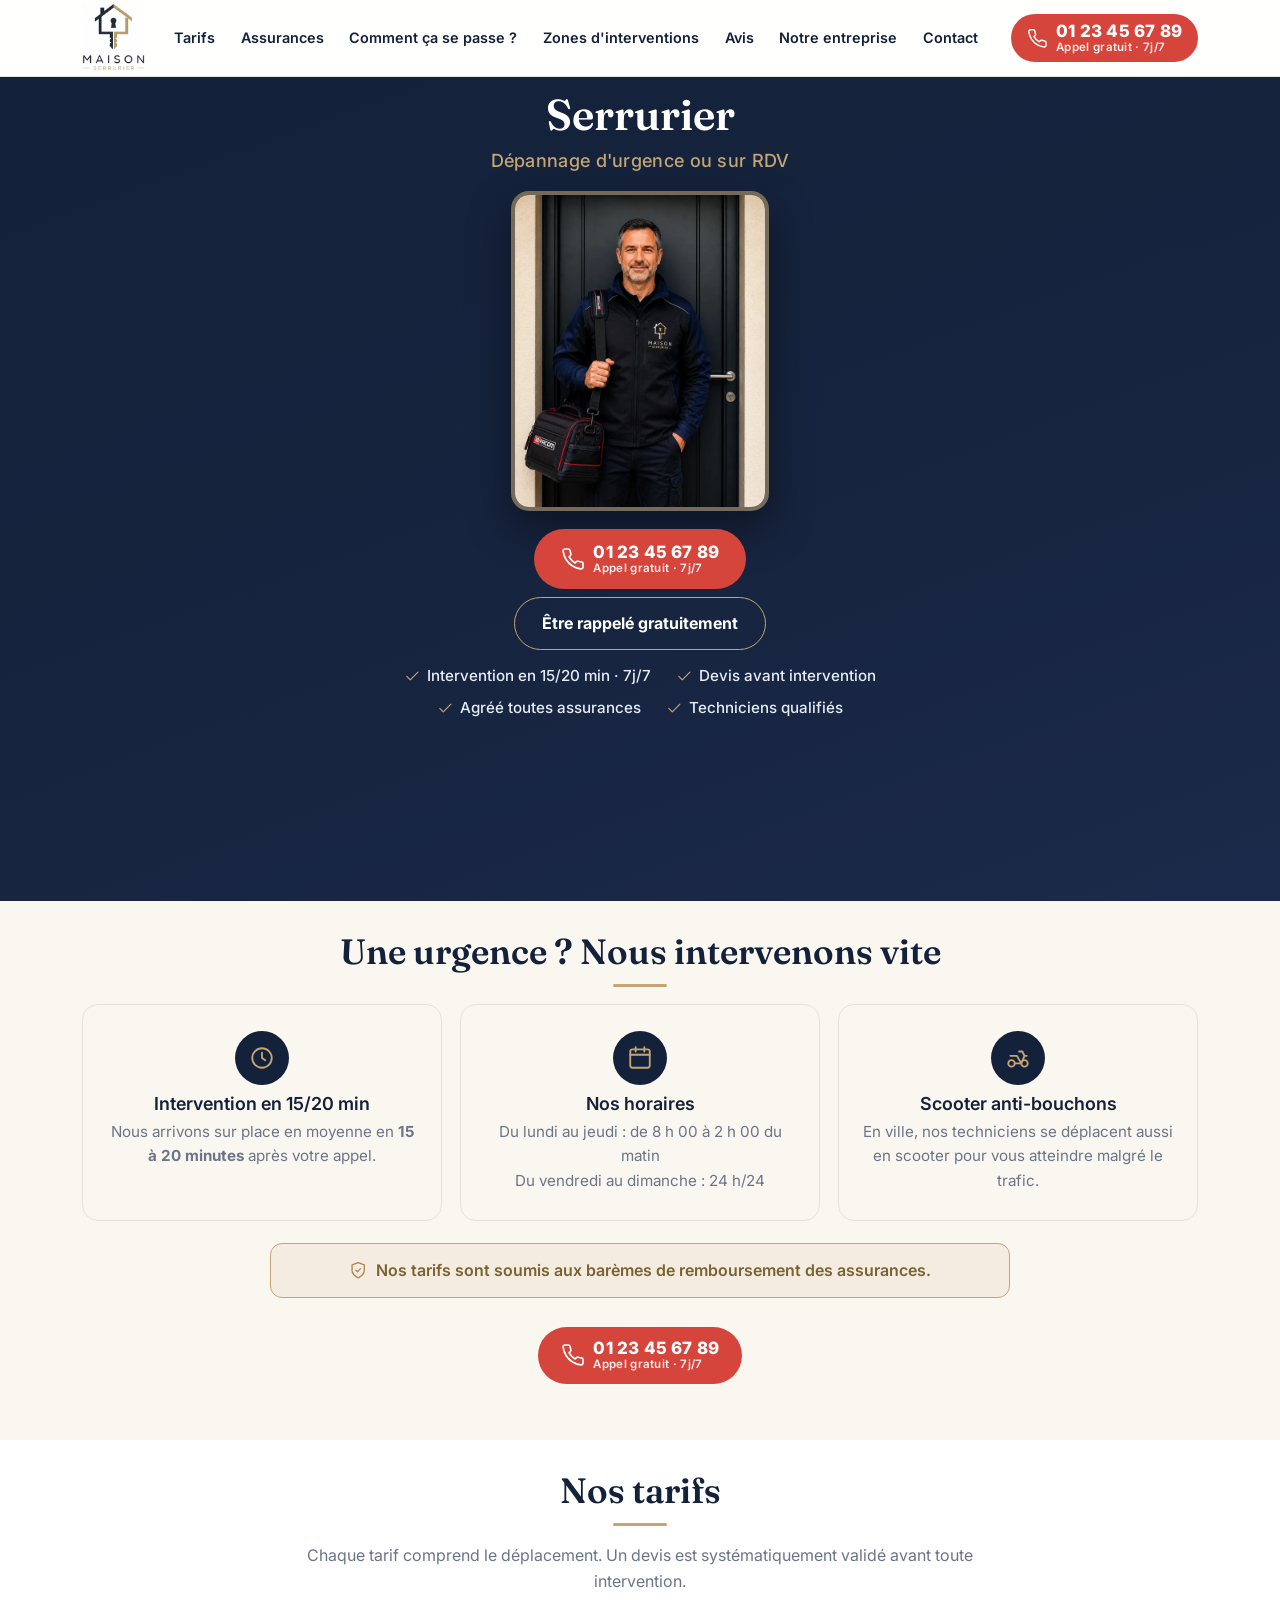
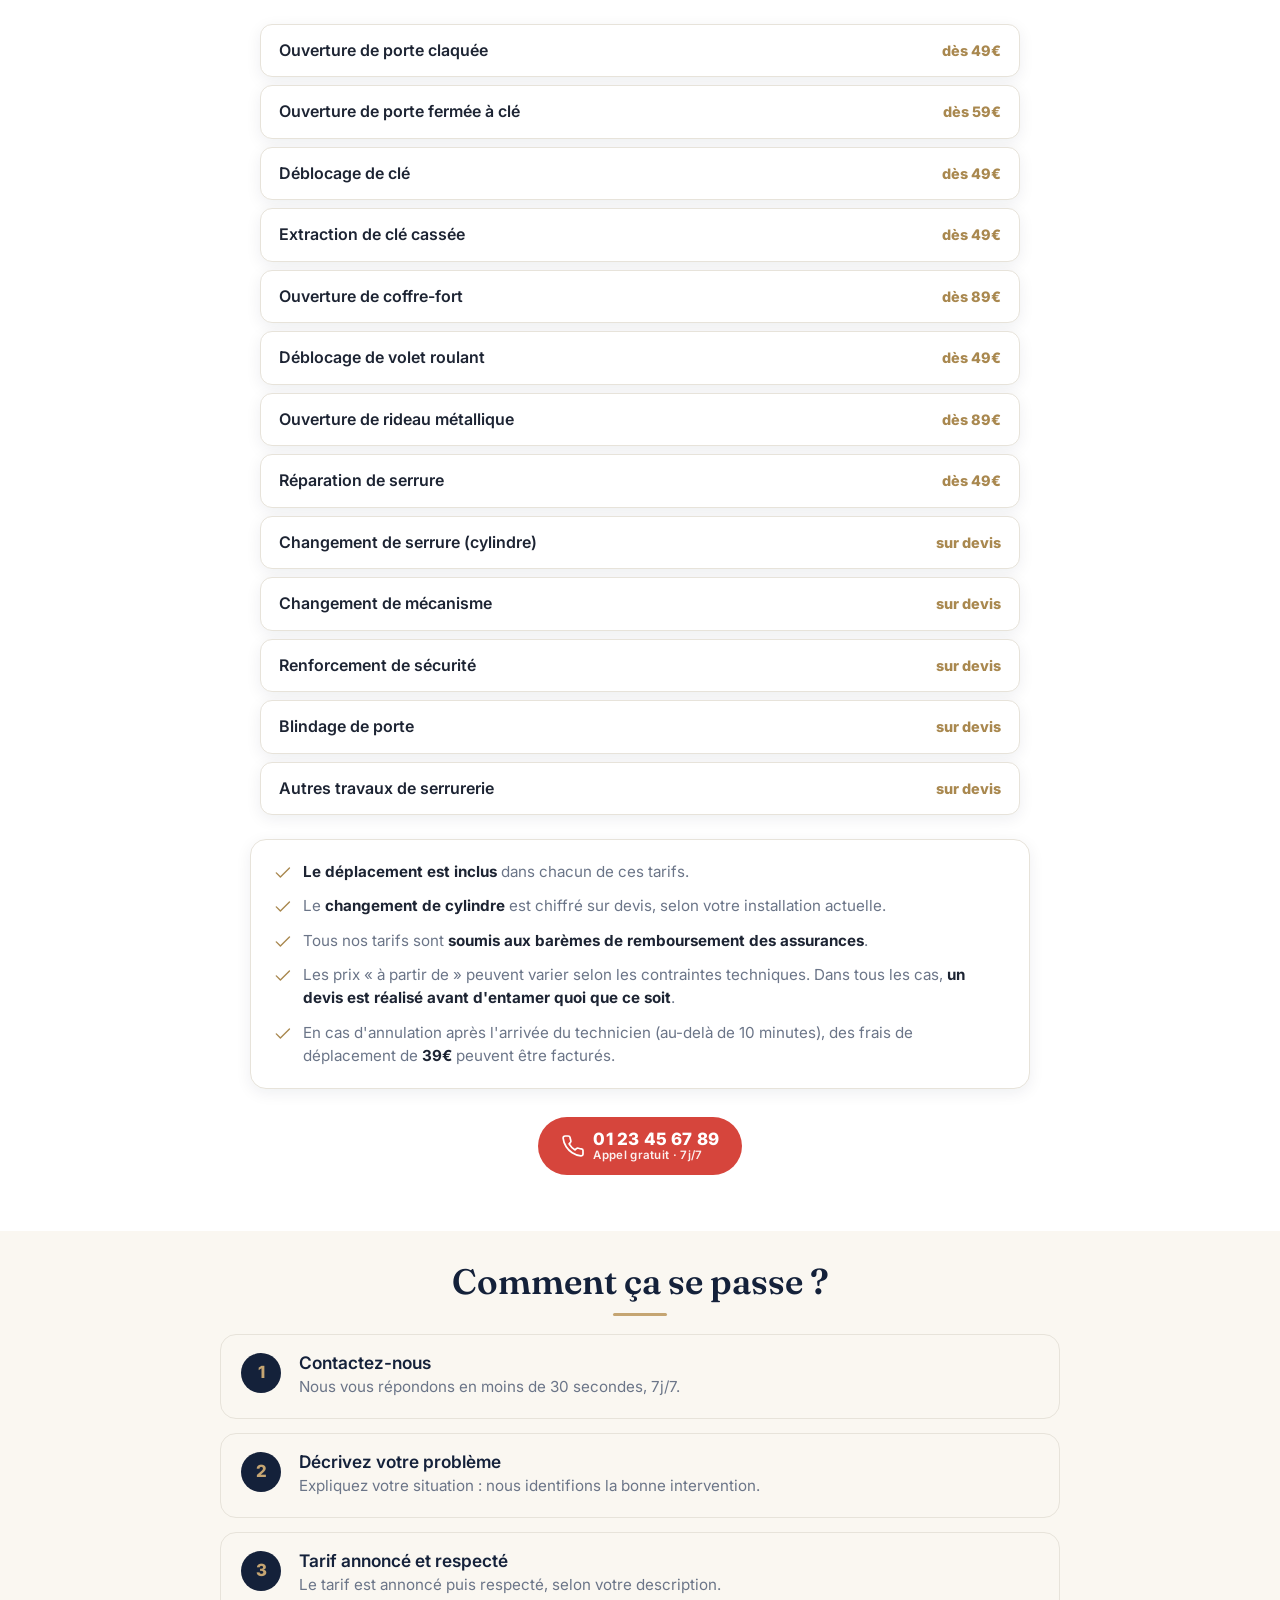
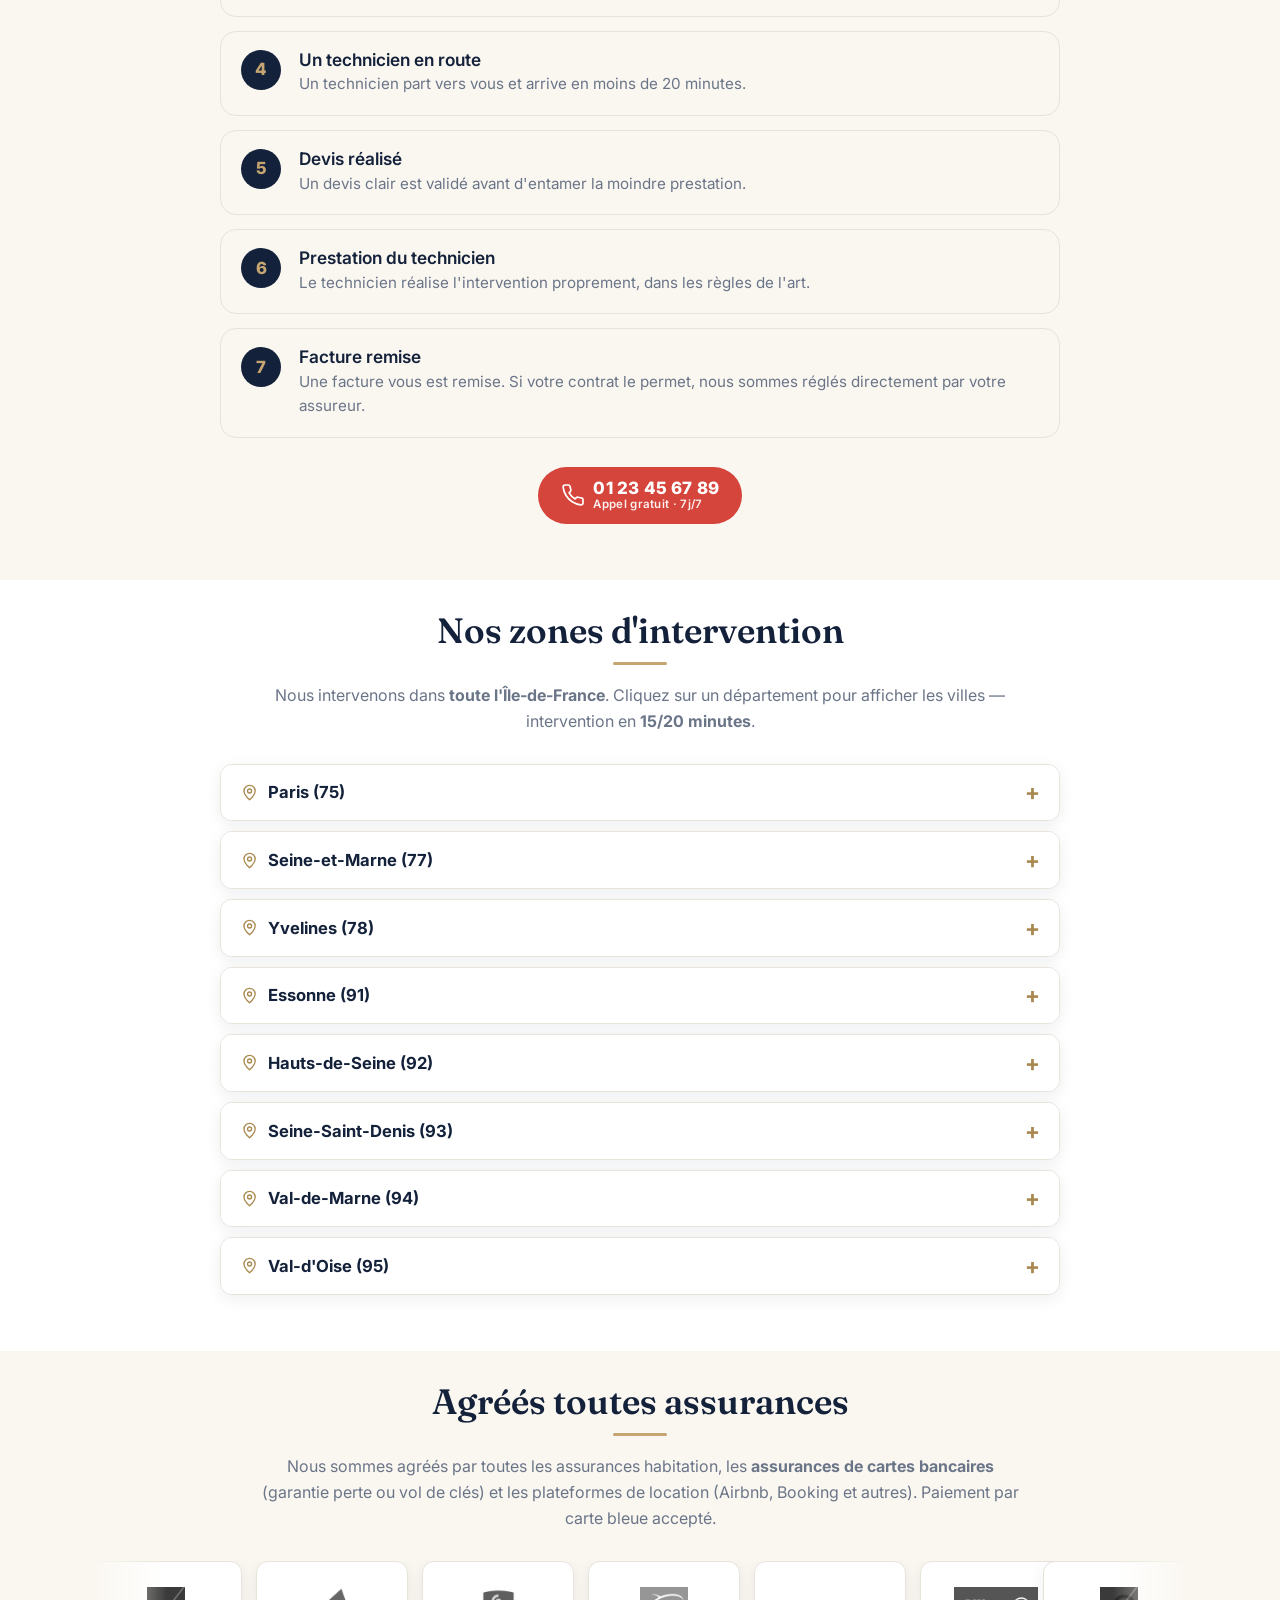
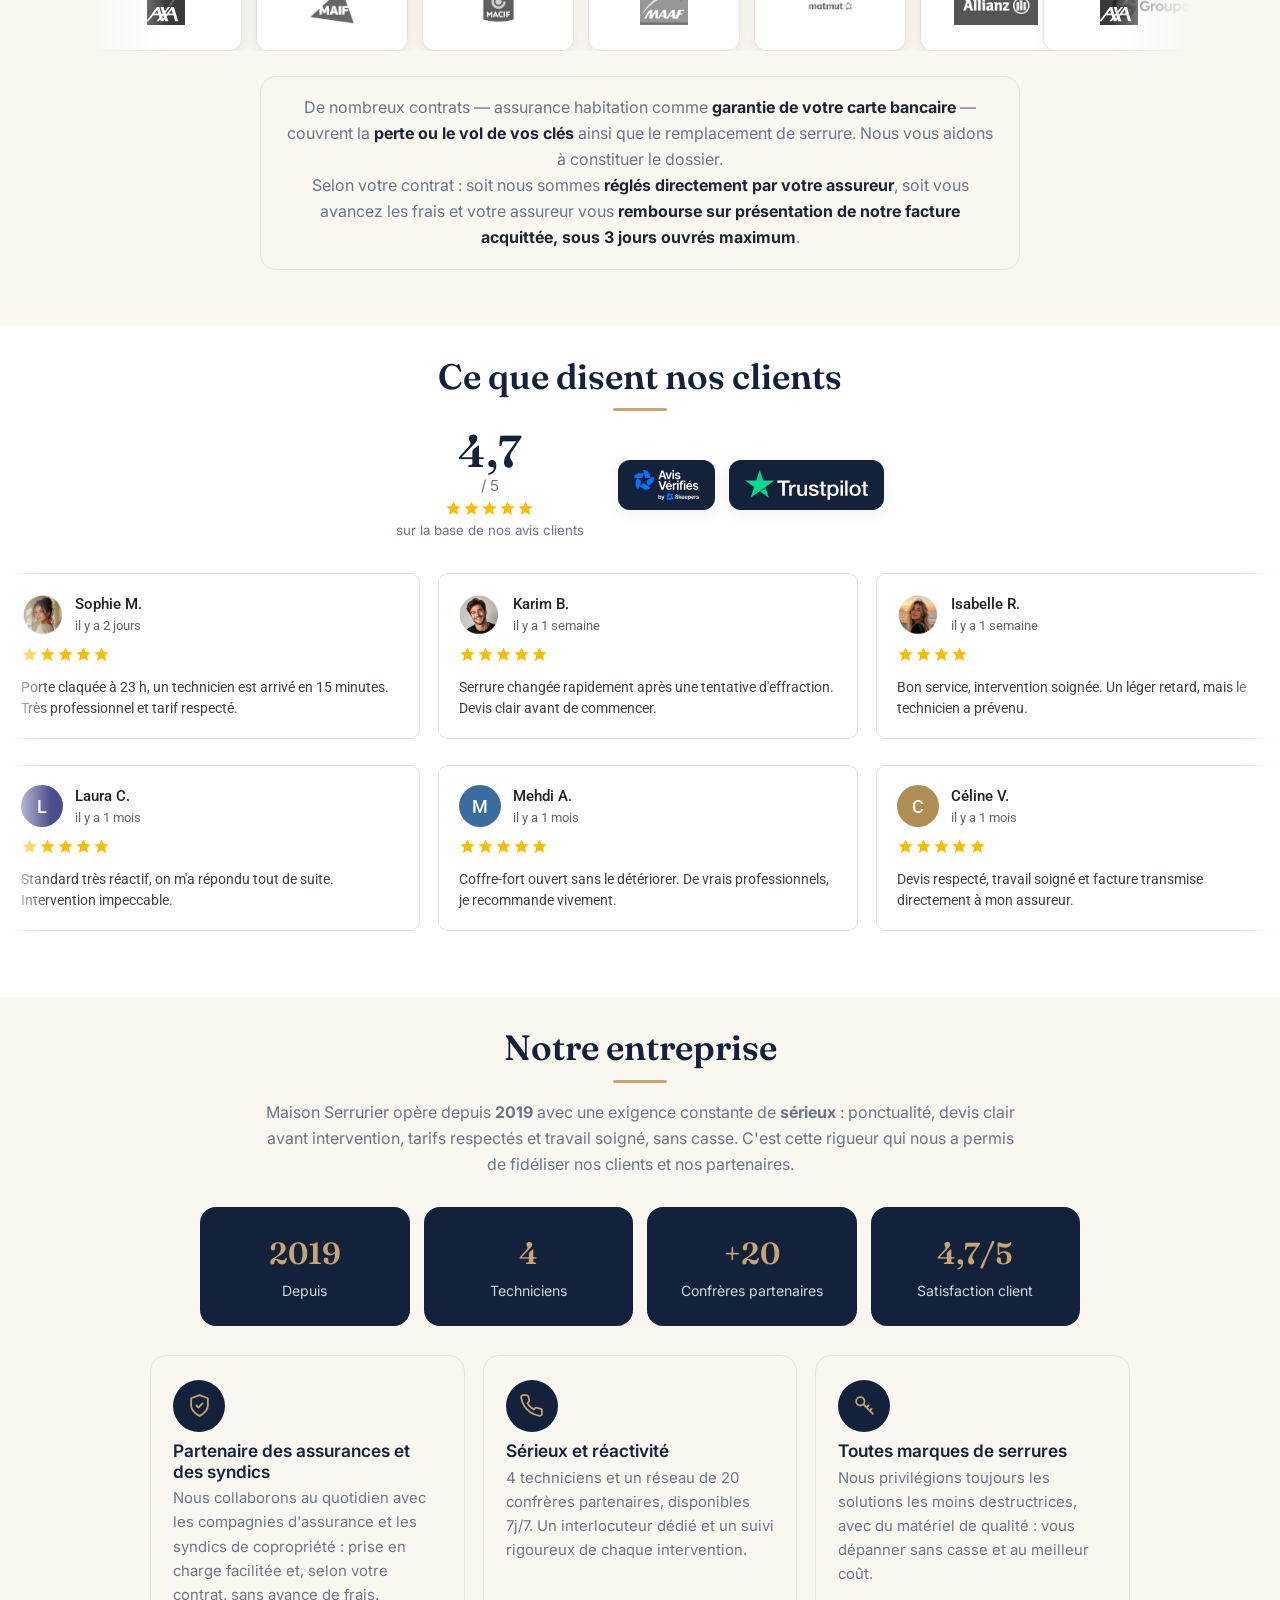
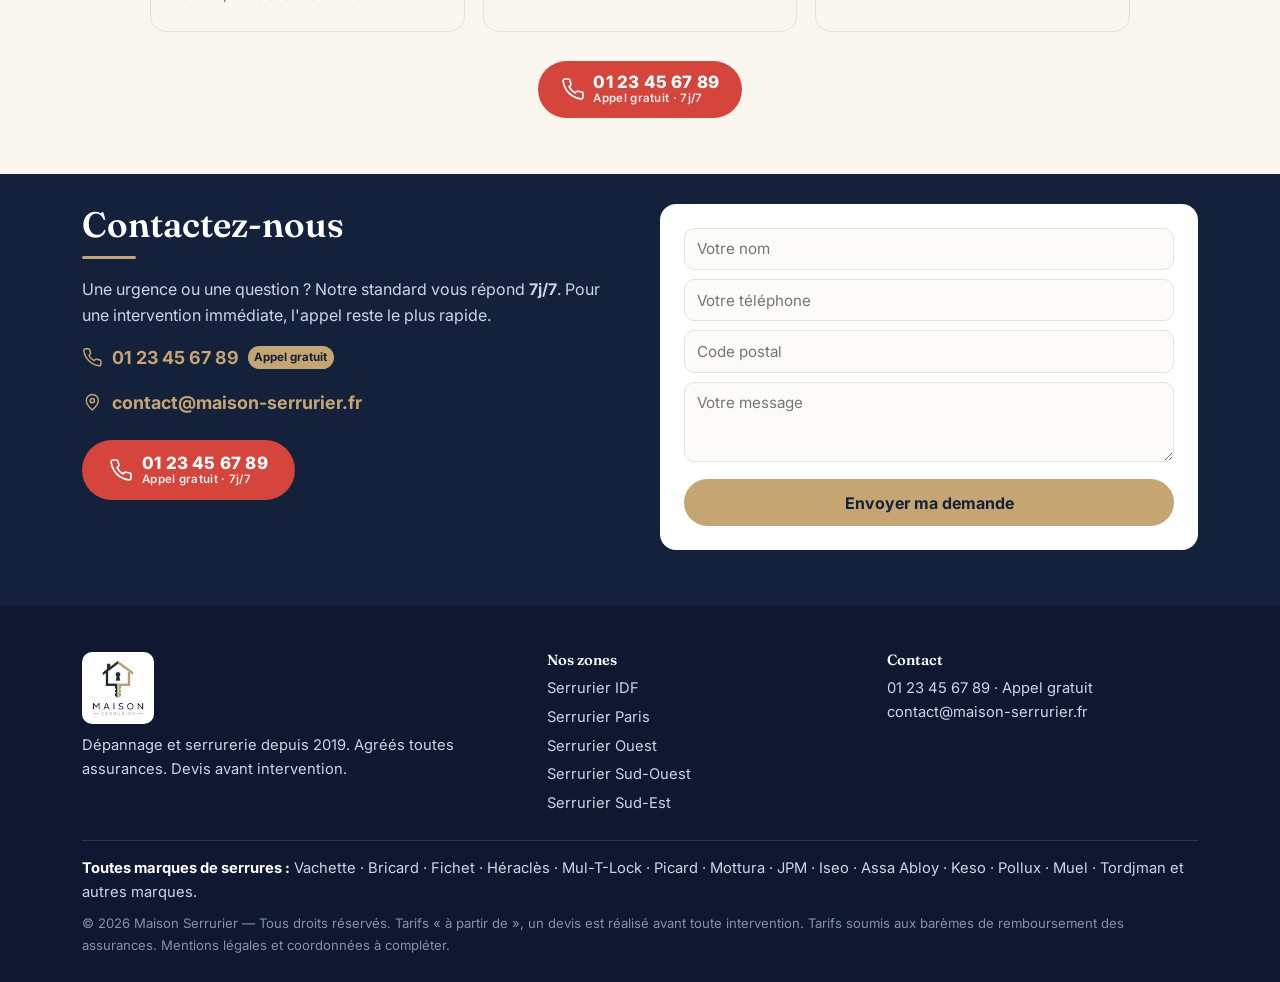
==== serrurier-idf.html @ 253d8780 "Add files via upload" ====
<!DOCTYPE html>
<html lang="fr"><head>
<!-- Google Tag Manager -->
<script>(function(w,d,s,l,i){w[l]=w[l]||[];w[l].push({'gtm.start':
new Date().getTime(),event:'gtm.js'});var f=d.getElementsByTagName(s)[0],
j=d.createElement(s),dl=l!='dataLayer'?'&l='+l:'';j.async=true;j.src=
'https://www.googletagmanager.com/gtm.js?id='+i+dl;f.parentNode.insertBefore(j,f);
})(window,document,'script','dataLayer','GTM-KCDVW65D');</script>
<!-- End Google Tag Manager -->

<meta charset="utf-8"><meta name="viewport" content="width=device-width, initial-scale=1, viewport-fit=cover">
<title>Serrurier en Île-de-France | Maison Serrurier — Depannage urgent 7j/7</title><meta name="description" content="Serrurier en Île-de-France : depannage serrurier urgent, intervention en 15/20 min, agree toutes assurances.">
<link rel="icon" href="assets/img/favicon.png">
<link rel="preconnect" href="https://fonts.googleapis.com"><link rel="preconnect" href="https://fonts.gstatic.com" crossorigin><link href="https://fonts.googleapis.com/css2?family=Fraunces:opsz,wght@9..144,500;9..144,600&family=Inter:wght@400;500;600;700&family=Roboto:wght@400;500;700&display=swap" rel="stylesheet">
<link rel="preload" as="image" href="assets/img/hero.webp" fetchpriority="high">
<link rel="stylesheet" href="assets/css/style.css">
</head><body>
<!-- Google Tag Manager (noscript) -->
<noscript><iframe src="https://www.googletagmanager.com/ns.html?id=GTM-KCDVW65D"
height="0" width="0" style="display:none;visibility:hidden"></iframe></noscript>
<!-- End Google Tag Manager (noscript) -->

<header class="site-header">
 <div class="container hd">
  <a href="index.html" class="brand"><img src="assets/img/logo-trim.webp" alt="Maison Serrurier" width="683" height="741" fetchpriority="high"></a>
  <nav class="mainnav" id="mainnav"><a href="#tarifs">Tarifs</a><a href="#assurances">Assurances</a><a href="#comment">Comment ça se passe ?</a><a href="#zones">Zones d'interventions</a><a href="#avis">Avis</a><a href="#entreprise">Notre entreprise</a><a href="#contact">Contact</a></nav>
  <a href="tel:+33123456789" class="btn btn-call hd-call"><svg class="ic " viewBox="0 0 24 24" fill="none" stroke="currentColor" stroke-width="1.7" stroke-linecap="round" stroke-linejoin="round"><path d="M22 16.9v3a2 2 0 0 1-2.2 2 19.8 19.8 0 0 1-8.6-3.1 19.5 19.5 0 0 1-6-6A19.8 19.8 0 0 1 2.1 4.2 2 2 0 0 1 4.1 2h3a2 2 0 0 1 2 1.7c.1 1 .4 1.9.7 2.8a2 2 0 0 1-.5 2.1L8.1 9.9a16 16 0 0 0 6 6l1.3-1.3a2 2 0 0 1 2.1-.4c.9.3 1.8.6 2.8.7a2 2 0 0 1 1.8 2z"/></svg><span class="cl-txt"><span class="cl-num">01 23 45 67 89</span><span class="cl-free">Appel gratuit · 7j/7</span></span></a>
  <button class="burger" id="burger" aria-label="Menu">☰</button>
 </div>
</header>
<main><section class="hero">
 <div class="container hero-inner">
  <h1>Serrurier<span class="h1-sub">Dépannage d'urgence ou sur RDV</span></h1>
  <div class="hero-media"><img src="assets/img/hero.webp" alt="Technicien serrurier Maison Serrurier" width="1122" height="1402" fetchpriority="high" decoding="async"></div>
  <div class="hero-cta">
   <a href="tel:+33123456789" class="btn btn-call btn-lg"><svg class="ic " viewBox="0 0 24 24" fill="none" stroke="currentColor" stroke-width="1.7" stroke-linecap="round" stroke-linejoin="round"><path d="M22 16.9v3a2 2 0 0 1-2.2 2 19.8 19.8 0 0 1-8.6-3.1 19.5 19.5 0 0 1-6-6A19.8 19.8 0 0 1 2.1 4.2 2 2 0 0 1 4.1 2h3a2 2 0 0 1 2 1.7c.1 1 .4 1.9.7 2.8a2 2 0 0 1-.5 2.1L8.1 9.9a16 16 0 0 0 6 6l1.3-1.3a2 2 0 0 1 2.1-.4c.9.3 1.8.6 2.8.7a2 2 0 0 1 1.8 2z"/></svg><span class="cl-txt"><span class="cl-num">01 23 45 67 89</span><span class="cl-free">Appel gratuit · 7j/7</span></span></a>
   <button type="button" class="btn btn-gold btn-lg hero-rappel" onclick="openModal()">Être rappelé gratuitement</button>
  </div>
  <ul class="hero-trust">
   <li><svg class="ic " viewBox="0 0 24 24" fill="none" stroke="currentColor" stroke-width="1.7" stroke-linecap="round" stroke-linejoin="round"><path d="M20 6 9 17l-5-5"/></svg> Intervention en 15/20 min · 7j/7</li>
   <li><svg class="ic " viewBox="0 0 24 24" fill="none" stroke="currentColor" stroke-width="1.7" stroke-linecap="round" stroke-linejoin="round"><path d="M20 6 9 17l-5-5"/></svg> Devis avant intervention</li>
   <li><svg class="ic " viewBox="0 0 24 24" fill="none" stroke="currentColor" stroke-width="1.7" stroke-linecap="round" stroke-linejoin="round"><path d="M20 6 9 17l-5-5"/></svg> Agréé toutes assurances</li>
   <li><svg class="ic " viewBox="0 0 24 24" fill="none" stroke="currentColor" stroke-width="1.7" stroke-linecap="round" stroke-linejoin="round"><path d="M20 6 9 17l-5-5"/></svg> Techniciens qualifiés</li>
  </ul>
 </div>
</section><section class="urgence sec">
 <div class="container">
  <h2 class="sec-title">Une urgence ? Nous intervenons vite</h2>
  <ul class="urg-grid">
   <li class="urg-card"><span class="urg-ic"><svg class="ic " viewBox="0 0 24 24" fill="none" stroke="currentColor" stroke-width="1.7" stroke-linecap="round" stroke-linejoin="round"><circle cx="12" cy="12" r="9"/><path d="M12 7v5l3 2"/></svg></span><h3>Intervention en 15/20 min</h3><p>Nous arrivons sur place en moyenne en <strong>15 à 20 minutes</strong> après votre appel.</p></li>
   <li class="urg-card"><span class="urg-ic"><svg class="ic " viewBox="0 0 24 24" fill="none" stroke="currentColor" stroke-width="1.7" stroke-linecap="round" stroke-linejoin="round"><rect x="3" y="4" width="18" height="17" rx="2"/><path d="M3 9h18M8 2v4M16 2v4"/></svg></span><h3>Nos horaires</h3><p>Du lundi au jeudi : de 8 h 00 à 2 h 00 du matin<br>Du vendredi au dimanche : 24 h/24</p></li>
   <li class="urg-card"><span class="urg-ic"><svg class="ic " viewBox="0 0 24 24" fill="none" stroke="currentColor" stroke-width="1.7" stroke-linecap="round" stroke-linejoin="round"><circle cx="6" cy="17" r="3"/><circle cx="18" cy="17" r="3"/><path d="M9 17h6l3-7h2M5 10h6l4 7M13 6h3l2 4"/></svg></span><h3>Scooter anti-bouchons</h3><p>En ville, nos techniciens se déplacent aussi en scooter pour vous atteindre malgré le trafic.</p></li>
  </ul>
  <p class="note"><svg class="ic " viewBox="0 0 24 24" fill="none" stroke="currentColor" stroke-width="1.7" stroke-linecap="round" stroke-linejoin="round"><path d="M12 22s8-4 8-10V5l-8-3-8 3v7c0 6 8 10 8 10z"/><path d="M9 12l2 2 4-4"/></svg> Nos tarifs sont soumis aux barèmes de remboursement des assurances.</p>
  <div class="sec-cta"><a href="tel:+33123456789" class="btn btn-call "><svg class="ic " viewBox="0 0 24 24" fill="none" stroke="currentColor" stroke-width="1.7" stroke-linecap="round" stroke-linejoin="round"><path d="M22 16.9v3a2 2 0 0 1-2.2 2 19.8 19.8 0 0 1-8.6-3.1 19.5 19.5 0 0 1-6-6A19.8 19.8 0 0 1 2.1 4.2 2 2 0 0 1 4.1 2h3a2 2 0 0 1 2 1.7c.1 1 .4 1.9.7 2.8a2 2 0 0 1-.5 2.1L8.1 9.9a16 16 0 0 0 6 6l1.3-1.3a2 2 0 0 1 2.1-.4c.9.3 1.8.6 2.8.7a2 2 0 0 1 1.8 2z"/></svg><span class="cl-txt"><span class="cl-num">01 23 45 67 89</span><span class="cl-free">Appel gratuit · 7j/7</span></span></a></div>
 </div>
</section><section id="tarifs" class="tarifs sec alt">
 <div class="container">
  <h2 class="sec-title">Nos tarifs</h2>
  <p class="sec-sub">Chaque tarif comprend le déplacement. Un devis est systématiquement validé avant toute intervention.</p>
  <ul class="tarif-list"><li><span class="t-lab">Ouverture de porte claquée</span><span class="t-price">dès 49€</span></li><li><span class="t-lab">Ouverture de porte fermée à clé</span><span class="t-price">dès 59€</span></li><li><span class="t-lab">Déblocage de clé</span><span class="t-price">dès 49€</span></li><li><span class="t-lab">Extraction de clé cassée</span><span class="t-price">dès 49€</span></li><li><span class="t-lab">Ouverture de coffre-fort</span><span class="t-price">dès 89€</span></li><li><span class="t-lab">Déblocage de volet roulant</span><span class="t-price">dès 49€</span></li><li><span class="t-lab">Ouverture de rideau métallique</span><span class="t-price">dès 89€</span></li><li><span class="t-lab">Réparation de serrure</span><span class="t-price">dès 49€</span></li><li><span class="t-lab">Changement de serrure (cylindre)</span><span class="t-price">sur devis</span></li><li><span class="t-lab">Changement de mécanisme</span><span class="t-price">sur devis</span></li><li><span class="t-lab">Renforcement de sécurité</span><span class="t-price">sur devis</span></li><li><span class="t-lab">Blindage de porte</span><span class="t-price">sur devis</span></li><li><span class="t-lab">Autres travaux de serrurerie</span><span class="t-price">sur devis</span></li></ul>
  <div class="tarif-notes">
   <p><svg class="ic " viewBox="0 0 24 24" fill="none" stroke="currentColor" stroke-width="1.7" stroke-linecap="round" stroke-linejoin="round"><path d="M20 6 9 17l-5-5"/></svg><span><strong>Le déplacement est inclus</strong> dans chacun de ces tarifs.</span></p>
   <p><svg class="ic " viewBox="0 0 24 24" fill="none" stroke="currentColor" stroke-width="1.7" stroke-linecap="round" stroke-linejoin="round"><path d="M20 6 9 17l-5-5"/></svg><span>Le <strong>changement de cylindre</strong> est chiffré sur devis, selon votre installation actuelle.</span></p>
   <p><svg class="ic " viewBox="0 0 24 24" fill="none" stroke="currentColor" stroke-width="1.7" stroke-linecap="round" stroke-linejoin="round"><path d="M20 6 9 17l-5-5"/></svg><span>Tous nos tarifs sont <strong>soumis aux barèmes de remboursement des assurances</strong>.</span></p>
   <p><svg class="ic " viewBox="0 0 24 24" fill="none" stroke="currentColor" stroke-width="1.7" stroke-linecap="round" stroke-linejoin="round"><path d="M20 6 9 17l-5-5"/></svg><span>Les prix « à partir de » peuvent varier selon les contraintes techniques. Dans tous les cas, <strong>un devis est réalisé avant d'entamer quoi que ce soit</strong>.</span></p>
   <p><svg class="ic " viewBox="0 0 24 24" fill="none" stroke="currentColor" stroke-width="1.7" stroke-linecap="round" stroke-linejoin="round"><path d="M20 6 9 17l-5-5"/></svg><span>En cas d'annulation après l'arrivée du technicien (au-delà de 10 minutes), des frais de déplacement de <strong>39€</strong> peuvent être facturés.</span></p>
  </div>
  <div class="sec-cta"><a href="tel:+33123456789" class="btn btn-call "><svg class="ic " viewBox="0 0 24 24" fill="none" stroke="currentColor" stroke-width="1.7" stroke-linecap="round" stroke-linejoin="round"><path d="M22 16.9v3a2 2 0 0 1-2.2 2 19.8 19.8 0 0 1-8.6-3.1 19.5 19.5 0 0 1-6-6A19.8 19.8 0 0 1 2.1 4.2 2 2 0 0 1 4.1 2h3a2 2 0 0 1 2 1.7c.1 1 .4 1.9.7 2.8a2 2 0 0 1-.5 2.1L8.1 9.9a16 16 0 0 0 6 6l1.3-1.3a2 2 0 0 1 2.1-.4c.9.3 1.8.6 2.8.7a2 2 0 0 1 1.8 2z"/></svg><span class="cl-txt"><span class="cl-num">01 23 45 67 89</span><span class="cl-free">Appel gratuit · 7j/7</span></span></a></div>
 </div>
</section><section id="comment" class="comment sec">
 <div class="container">
  <h2 class="sec-title">Comment ça se passe ?</h2>
  <ol class="steps"><li class="step"><span class="step-n">1</span><div><h3>Contactez-nous</h3><p>Nous vous répondons en moins de 30 secondes, 7j/7.</p></div></li><li class="step"><span class="step-n">2</span><div><h3>Décrivez votre problème</h3><p>Expliquez votre situation : nous identifions la bonne intervention.</p></div></li><li class="step"><span class="step-n">3</span><div><h3>Tarif annoncé et respecté</h3><p>Le tarif est annoncé puis respecté, selon votre description.</p></div></li><li class="step"><span class="step-n">4</span><div><h3>Un technicien en route</h3><p>Un technicien part vers vous et arrive en moins de 20 minutes.</p></div></li><li class="step"><span class="step-n">5</span><div><h3>Devis réalisé</h3><p>Un devis clair est validé avant d'entamer la moindre prestation.</p></div></li><li class="step"><span class="step-n">6</span><div><h3>Prestation du technicien</h3><p>Le technicien réalise l'intervention proprement, dans les règles de l'art.</p></div></li><li class="step"><span class="step-n">7</span><div><h3>Facture remise</h3><p>Une facture vous est remise. Si votre contrat le permet, nous sommes réglés directement par votre assureur.</p></div></li></ol>
  <div class="sec-cta"><a href="tel:+33123456789" class="btn btn-call "><svg class="ic " viewBox="0 0 24 24" fill="none" stroke="currentColor" stroke-width="1.7" stroke-linecap="round" stroke-linejoin="round"><path d="M22 16.9v3a2 2 0 0 1-2.2 2 19.8 19.8 0 0 1-8.6-3.1 19.5 19.5 0 0 1-6-6A19.8 19.8 0 0 1 2.1 4.2 2 2 0 0 1 4.1 2h3a2 2 0 0 1 2 1.7c.1 1 .4 1.9.7 2.8a2 2 0 0 1-.5 2.1L8.1 9.9a16 16 0 0 0 6 6l1.3-1.3a2 2 0 0 1 2.1-.4c.9.3 1.8.6 2.8.7a2 2 0 0 1 1.8 2z"/></svg><span class="cl-txt"><span class="cl-num">01 23 45 67 89</span><span class="cl-free">Appel gratuit · 7j/7</span></span></a></div>
 </div>
</section><section id="zones" class="zones sec alt"><div class="container"><h2 class="sec-title">Nos zones d'intervention</h2><p class="sec-sub">Nous intervenons dans <strong>toute l'Île-de-France</strong>. Cliquez sur un département pour afficher les villes — intervention en <strong>15/20 minutes</strong>.</p><div class="acc-list"><div class="acc"><button class="acc-head" type="button" onclick="toggleAcc(this)"><span><svg class="ic " viewBox="0 0 24 24" fill="none" stroke="currentColor" stroke-width="1.7" stroke-linecap="round" stroke-linejoin="round"><path d="M12 21s7-6 7-11a7 7 0 1 0-14 0c0 5 7 11 7 11z"/><circle cx="12" cy="10" r="2.5"/></svg>Paris (75)</span><span class="acc-ic">+</span></button><div class="acc-body"><div class="acc-cities"><a href="serrurier-paris.html">Serrurier Paris</a></div></div></div><div class="acc"><button class="acc-head" type="button" onclick="toggleAcc(this)"><span><svg class="ic " viewBox="0 0 24 24" fill="none" stroke="currentColor" stroke-width="1.7" stroke-linecap="round" stroke-linejoin="round"><path d="M12 21s7-6 7-11a7 7 0 1 0-14 0c0 5 7 11 7 11z"/><circle cx="12" cy="10" r="2.5"/></svg>Seine-et-Marne (77)</span><span class="acc-ic">+</span></button><div class="acc-body"><div class="acc-cities"><a href="#">Serrurier Meaux</a><a href="#">Serrurier Chelles</a><a href="#">Serrurier Melun</a><a href="#">Serrurier Pontault-Combault</a><a href="#">Serrurier Savigny-le-Temple</a><a href="#">Serrurier Champs-sur-Marne</a><a href="#">Serrurier Torcy</a><a href="#">Serrurier Villeparisis</a><a href="#">Serrurier Roissy-en-Brie</a><a href="#">Serrurier Combs-la-Ville</a></div></div></div><div class="acc"><button class="acc-head" type="button" onclick="toggleAcc(this)"><span><svg class="ic " viewBox="0 0 24 24" fill="none" stroke="currentColor" stroke-width="1.7" stroke-linecap="round" stroke-linejoin="round"><path d="M12 21s7-6 7-11a7 7 0 1 0-14 0c0 5 7 11 7 11z"/><circle cx="12" cy="10" r="2.5"/></svg>Yvelines (78)</span><span class="acc-ic">+</span></button><div class="acc-body"><div class="acc-cities"><a href="#">Serrurier Versailles</a><a href="#">Serrurier Sartrouville</a><a href="#">Serrurier Mantes-la-Jolie</a><a href="#">Serrurier Saint-Germain-en-Laye</a><a href="#">Serrurier Poissy</a><a href="#">Serrurier Conflans-Sainte-Honorine</a><a href="#">Serrurier Montigny-le-Bretonneux</a><a href="#">Serrurier Trappes</a><a href="#">Serrurier Les Mureaux</a><a href="#">Serrurier Houilles</a></div></div></div><div class="acc"><button class="acc-head" type="button" onclick="toggleAcc(this)"><span><svg class="ic " viewBox="0 0 24 24" fill="none" stroke="currentColor" stroke-width="1.7" stroke-linecap="round" stroke-linejoin="round"><path d="M12 21s7-6 7-11a7 7 0 1 0-14 0c0 5 7 11 7 11z"/><circle cx="12" cy="10" r="2.5"/></svg>Essonne (91)</span><span class="acc-ic">+</span></button><div class="acc-body"><div class="acc-cities"><a href="#">Serrurier Évry-Courcouronnes</a><a href="#">Serrurier Corbeil-Essonnes</a><a href="#">Serrurier Massy</a><a href="#">Serrurier Savigny-sur-Orge</a><a href="#">Serrurier Sainte-Geneviève-des-Bois</a><a href="#">Serrurier Viry-Châtillon</a><a href="#">Serrurier Athis-Mons</a><a href="#">Serrurier Palaiseau</a><a href="#">Serrurier Draveil</a><a href="#">Serrurier Yerres</a></div></div></div><div class="acc"><button class="acc-head" type="button" onclick="toggleAcc(this)"><span><svg class="ic " viewBox="0 0 24 24" fill="none" stroke="currentColor" stroke-width="1.7" stroke-linecap="round" stroke-linejoin="round"><path d="M12 21s7-6 7-11a7 7 0 1 0-14 0c0 5 7 11 7 11z"/><circle cx="12" cy="10" r="2.5"/></svg>Hauts-de-Seine (92)</span><span class="acc-ic">+</span></button><div class="acc-body"><div class="acc-cities"><a href="#">Serrurier Boulogne-Billancourt</a><a href="#">Serrurier Nanterre</a><a href="#">Serrurier Asnières-sur-Seine</a><a href="#">Serrurier Colombes</a><a href="#">Serrurier Courbevoie</a><a href="#">Serrurier Rueil-Malmaison</a><a href="#">Serrurier Levallois-Perret</a><a href="#">Serrurier Issy-les-Moulineaux</a><a href="#">Serrurier Antony</a><a href="#">Serrurier Neuilly-sur-Seine</a></div></div></div><div class="acc"><button class="acc-head" type="button" onclick="toggleAcc(this)"><span><svg class="ic " viewBox="0 0 24 24" fill="none" stroke="currentColor" stroke-width="1.7" stroke-linecap="round" stroke-linejoin="round"><path d="M12 21s7-6 7-11a7 7 0 1 0-14 0c0 5 7 11 7 11z"/><circle cx="12" cy="10" r="2.5"/></svg>Seine-Saint-Denis (93)</span><span class="acc-ic">+</span></button><div class="acc-body"><div class="acc-cities"><a href="#">Serrurier Saint-Denis</a><a href="#">Serrurier Montreuil</a><a href="#">Serrurier Aubervilliers</a><a href="#">Serrurier Aulnay-sous-Bois</a><a href="#">Serrurier Drancy</a><a href="#">Serrurier Noisy-le-Grand</a><a href="#">Serrurier Pantin</a><a href="#">Serrurier Le Blanc-Mesnil</a><a href="#">Serrurier Bondy</a><a href="#">Serrurier Bobigny</a></div></div></div><div class="acc"><button class="acc-head" type="button" onclick="toggleAcc(this)"><span><svg class="ic " viewBox="0 0 24 24" fill="none" stroke="currentColor" stroke-width="1.7" stroke-linecap="round" stroke-linejoin="round"><path d="M12 21s7-6 7-11a7 7 0 1 0-14 0c0 5 7 11 7 11z"/><circle cx="12" cy="10" r="2.5"/></svg>Val-de-Marne (94)</span><span class="acc-ic">+</span></button><div class="acc-body"><div class="acc-cities"><a href="#">Serrurier Créteil</a><a href="#">Serrurier Vitry-sur-Seine</a><a href="#">Serrurier Champigny-sur-Marne</a><a href="#">Serrurier Saint-Maur-des-Fossés</a><a href="#">Serrurier Ivry-sur-Seine</a><a href="#">Serrurier Maisons-Alfort</a><a href="#">Serrurier Villejuif</a><a href="#">Serrurier Vincennes</a><a href="#">Serrurier Fontenay-sous-Bois</a><a href="#">Serrurier Choisy-le-Roi</a></div></div></div><div class="acc"><button class="acc-head" type="button" onclick="toggleAcc(this)"><span><svg class="ic " viewBox="0 0 24 24" fill="none" stroke="currentColor" stroke-width="1.7" stroke-linecap="round" stroke-linejoin="round"><path d="M12 21s7-6 7-11a7 7 0 1 0-14 0c0 5 7 11 7 11z"/><circle cx="12" cy="10" r="2.5"/></svg>Val-d'Oise (95)</span><span class="acc-ic">+</span></button><div class="acc-body"><div class="acc-cities"><a href="#">Serrurier Argenteuil</a><a href="#">Serrurier Cergy</a><a href="#">Serrurier Sarcelles</a><a href="#">Serrurier Franconville</a><a href="#">Serrurier Garges-lès-Gonesse</a><a href="#">Serrurier Goussainville</a><a href="#">Serrurier Pontoise</a><a href="#">Serrurier Ermont</a><a href="#">Serrurier Bezons</a><a href="#">Serrurier Taverny</a></div></div></div></div></div></section><section id="assurances" class="assurances sec">
 <div class="container">
  <h2 class="sec-title">Agréés toutes assurances</h2>
  <p class="sec-sub">Nous sommes agréés par toutes les assurances habitation, les <strong>assurances de cartes bancaires</strong> (garantie perte ou vol de clés) et les plateformes de location (Airbnb, Booking et autres). Paiement par carte bleue accepté.</p>
  <div class="assu-grid"><div class="assu-logo"><img src="assets/img/assurance/axa.svg" alt="AXA" title="AXA" loading="lazy" decoding="async"></div><div class="assu-logo"><img src="assets/img/assurance/maif.webp" alt="MAIF" title="MAIF" loading="lazy" decoding="async"></div><div class="assu-logo"><img src="assets/img/assurance/macif.webp" alt="Macif" title="Macif" loading="lazy" decoding="async"></div><div class="assu-logo"><img src="assets/img/assurance/maaf.webp" alt="MAAF" title="MAAF" loading="lazy" decoding="async"></div><div class="assu-logo"><img src="assets/img/assurance/matmut.webp" alt="Matmut" title="Matmut" loading="lazy" decoding="async"></div><div class="assu-logo"><img src="assets/img/assurance/allianz.webp" alt="Allianz" title="Allianz" loading="lazy" decoding="async"></div><div class="assu-logo"><img src="assets/img/assurance/groupama.webp" alt="Groupama" title="Groupama" loading="lazy" decoding="async"></div><div class="assu-logo"><img src="assets/img/assurance/gmf.svg" alt="GMF" title="GMF" loading="lazy" decoding="async"></div><div class="assu-logo"><img src="assets/img/assurance/mma.svg" alt="MMA" title="MMA" loading="lazy" decoding="async"></div><div class="assu-logo"><img src="assets/img/assurance/pacifica.webp" alt="Pacifica" title="Pacifica" loading="lazy" decoding="async"></div></div>
  <div class="assu-text">
   <p>De nombreux contrats — assurance habitation comme <strong>garantie de votre carte bancaire</strong> — couvrent la <strong>perte ou le vol de vos clés</strong> ainsi que le remplacement de serrure. Nous vous aidons à constituer le dossier.</p>
   <p>Selon votre contrat : soit nous sommes <strong>réglés directement par votre assureur</strong>, soit vous avancez les frais et votre assureur vous <strong>rembourse sur présentation de notre facture acquittée, sous 3 jours ouvrés maximum</strong>.</p>
  </div>
 </div>
</section><section id="avis" class="avis sec alt">
 <div class="container">
  <h2 class="sec-title">Ce que disent nos clients</h2>
  <div class="avis-head">
   <div class="avis-score"><span class="big">4,7</span><span class="out">/ 5</span><span class="stars"><svg viewBox="0 0 24 24" class="ic-star" fill="currentColor"><path d="M12 2l3 6.5 7 .7-5.2 4.7L18.5 21 12 17.3 5.5 21 7.2 13.9 2 9.2l7-.7z"/></svg><svg viewBox="0 0 24 24" class="ic-star" fill="currentColor"><path d="M12 2l3 6.5 7 .7-5.2 4.7L18.5 21 12 17.3 5.5 21 7.2 13.9 2 9.2l7-.7z"/></svg><svg viewBox="0 0 24 24" class="ic-star" fill="currentColor"><path d="M12 2l3 6.5 7 .7-5.2 4.7L18.5 21 12 17.3 5.5 21 7.2 13.9 2 9.2l7-.7z"/></svg><svg viewBox="0 0 24 24" class="ic-star" fill="currentColor"><path d="M12 2l3 6.5 7 .7-5.2 4.7L18.5 21 12 17.3 5.5 21 7.2 13.9 2 9.2l7-.7z"/></svg><svg viewBox="0 0 24 24" class="ic-star" fill="currentColor"><path d="M12 2l3 6.5 7 .7-5.2 4.7L18.5 21 12 17.3 5.5 21 7.2 13.9 2 9.2l7-.7z"/></svg></span><small>sur la base de nos avis clients</small></div>
   <div class="avis-logos"><span class="avis-logo-pill"><img src="assets/img/avis/avis-verifies.svg" alt="Avis Vérifiés" width="120" height="40" loading="lazy"></span><span class="avis-logo-pill"><img src="assets/img/avis/trustpilot.svg" alt="Trustpilot" width="120" height="30" loading="lazy"></span></div>
  </div>
 </div>
 <div class="avis-marquee"><div class="avis-track"><article class="rev"><div class="rev-top"><img src="assets/img/avis/profils/p1.webp" class="rev-av" alt="Sophie M." width="110" height="110" loading="lazy" decoding="async"><div class="rev-id"><span class="rev-name">Sophie M.</span><span class="rev-date">il y a 2 jours</span></div></div><span class="stars"><svg viewBox="0 0 24 24" class="ic-star" fill="currentColor"><path d="M12 2l3 6.5 7 .7-5.2 4.7L18.5 21 12 17.3 5.5 21 7.2 13.9 2 9.2l7-.7z"/></svg><svg viewBox="0 0 24 24" class="ic-star" fill="currentColor"><path d="M12 2l3 6.5 7 .7-5.2 4.7L18.5 21 12 17.3 5.5 21 7.2 13.9 2 9.2l7-.7z"/></svg><svg viewBox="0 0 24 24" class="ic-star" fill="currentColor"><path d="M12 2l3 6.5 7 .7-5.2 4.7L18.5 21 12 17.3 5.5 21 7.2 13.9 2 9.2l7-.7z"/></svg><svg viewBox="0 0 24 24" class="ic-star" fill="currentColor"><path d="M12 2l3 6.5 7 .7-5.2 4.7L18.5 21 12 17.3 5.5 21 7.2 13.9 2 9.2l7-.7z"/></svg><svg viewBox="0 0 24 24" class="ic-star" fill="currentColor"><path d="M12 2l3 6.5 7 .7-5.2 4.7L18.5 21 12 17.3 5.5 21 7.2 13.9 2 9.2l7-.7z"/></svg></span><p class="rev-txt">Porte claquée à 23 h, un technicien est arrivé en 15 minutes. Très professionnel et tarif respecté.</p></article><article class="rev"><div class="rev-top"><img src="assets/img/avis/profils/p3.webp" class="rev-av" alt="Karim B." width="110" height="110" loading="lazy" decoding="async"><div class="rev-id"><span class="rev-name">Karim B.</span><span class="rev-date">il y a 1 semaine</span></div></div><span class="stars"><svg viewBox="0 0 24 24" class="ic-star" fill="currentColor"><path d="M12 2l3 6.5 7 .7-5.2 4.7L18.5 21 12 17.3 5.5 21 7.2 13.9 2 9.2l7-.7z"/></svg><svg viewBox="0 0 24 24" class="ic-star" fill="currentColor"><path d="M12 2l3 6.5 7 .7-5.2 4.7L18.5 21 12 17.3 5.5 21 7.2 13.9 2 9.2l7-.7z"/></svg><svg viewBox="0 0 24 24" class="ic-star" fill="currentColor"><path d="M12 2l3 6.5 7 .7-5.2 4.7L18.5 21 12 17.3 5.5 21 7.2 13.9 2 9.2l7-.7z"/></svg><svg viewBox="0 0 24 24" class="ic-star" fill="currentColor"><path d="M12 2l3 6.5 7 .7-5.2 4.7L18.5 21 12 17.3 5.5 21 7.2 13.9 2 9.2l7-.7z"/></svg><svg viewBox="0 0 24 24" class="ic-star" fill="currentColor"><path d="M12 2l3 6.5 7 .7-5.2 4.7L18.5 21 12 17.3 5.5 21 7.2 13.9 2 9.2l7-.7z"/></svg></span><p class="rev-txt">Serrure changée rapidement après une tentative d'effraction. Devis clair avant de commencer.</p></article><article class="rev"><div class="rev-top"><img src="assets/img/avis/profils/p2.webp" class="rev-av" alt="Isabelle R." width="110" height="110" loading="lazy" decoding="async"><div class="rev-id"><span class="rev-name">Isabelle R.</span><span class="rev-date">il y a 1 semaine</span></div></div><span class="stars"><svg viewBox="0 0 24 24" class="ic-star" fill="currentColor"><path d="M12 2l3 6.5 7 .7-5.2 4.7L18.5 21 12 17.3 5.5 21 7.2 13.9 2 9.2l7-.7z"/></svg><svg viewBox="0 0 24 24" class="ic-star" fill="currentColor"><path d="M12 2l3 6.5 7 .7-5.2 4.7L18.5 21 12 17.3 5.5 21 7.2 13.9 2 9.2l7-.7z"/></svg><svg viewBox="0 0 24 24" class="ic-star" fill="currentColor"><path d="M12 2l3 6.5 7 .7-5.2 4.7L18.5 21 12 17.3 5.5 21 7.2 13.9 2 9.2l7-.7z"/></svg><svg viewBox="0 0 24 24" class="ic-star" fill="currentColor"><path d="M12 2l3 6.5 7 .7-5.2 4.7L18.5 21 12 17.3 5.5 21 7.2 13.9 2 9.2l7-.7z"/></svg></span><p class="rev-txt">Bon service, intervention soignée. Un léger retard, mais le technicien a prévenu.</p></article><article class="rev"><div class="rev-top"><img src="assets/img/avis/profils/p4.webp" class="rev-av" alt="Thomas L." width="110" height="110" loading="lazy" decoding="async"><div class="rev-id"><span class="rev-name">Thomas L.</span><span class="rev-date">il y a 2 semaines</span></div></div><span class="stars"><svg viewBox="0 0 24 24" class="ic-star" fill="currentColor"><path d="M12 2l3 6.5 7 .7-5.2 4.7L18.5 21 12 17.3 5.5 21 7.2 13.9 2 9.2l7-.7z"/></svg><svg viewBox="0 0 24 24" class="ic-star" fill="currentColor"><path d="M12 2l3 6.5 7 .7-5.2 4.7L18.5 21 12 17.3 5.5 21 7.2 13.9 2 9.2l7-.7z"/></svg><svg viewBox="0 0 24 24" class="ic-star" fill="currentColor"><path d="M12 2l3 6.5 7 .7-5.2 4.7L18.5 21 12 17.3 5.5 21 7.2 13.9 2 9.2l7-.7z"/></svg><svg viewBox="0 0 24 24" class="ic-star" fill="currentColor"><path d="M12 2l3 6.5 7 .7-5.2 4.7L18.5 21 12 17.3 5.5 21 7.2 13.9 2 9.2l7-.7z"/></svg><svg viewBox="0 0 24 24" class="ic-star" fill="currentColor"><path d="M12 2l3 6.5 7 .7-5.2 4.7L18.5 21 12 17.3 5.5 21 7.2 13.9 2 9.2l7-.7z"/></svg></span><p class="rev-txt">Clé cassée dans la serrure, extraite sans abîmer la porte. Travail propre et efficace.</p></article><article class="rev"><div class="rev-top"><span class="rev-av rev-av-ltr" style="background:#1b2a4a">N</span><div class="rev-id"><span class="rev-name">Nadia F.</span><span class="rev-date">il y a 2 semaines</span></div></div><span class="stars"><svg viewBox="0 0 24 24" class="ic-star" fill="currentColor"><path d="M12 2l3 6.5 7 .7-5.2 4.7L18.5 21 12 17.3 5.5 21 7.2 13.9 2 9.2l7-.7z"/></svg><svg viewBox="0 0 24 24" class="ic-star" fill="currentColor"><path d="M12 2l3 6.5 7 .7-5.2 4.7L18.5 21 12 17.3 5.5 21 7.2 13.9 2 9.2l7-.7z"/></svg><svg viewBox="0 0 24 24" class="ic-star" fill="currentColor"><path d="M12 2l3 6.5 7 .7-5.2 4.7L18.5 21 12 17.3 5.5 21 7.2 13.9 2 9.2l7-.7z"/></svg><svg viewBox="0 0 24 24" class="ic-star" fill="currentColor"><path d="M12 2l3 6.5 7 .7-5.2 4.7L18.5 21 12 17.3 5.5 21 7.2 13.9 2 9.2l7-.7z"/></svg><svg viewBox="0 0 24 24" class="ic-star" fill="currentColor"><path d="M12 2l3 6.5 7 .7-5.2 4.7L18.5 21 12 17.3 5.5 21 7.2 13.9 2 9.2l7-.7z"/></svg></span><p class="rev-txt">Très réactifs, prise en charge directe par mon assurance. Aucune avance à faire, parfait.</p></article><article class="rev"><div class="rev-top"><img src="assets/img/avis/profils/p5.webp" class="rev-av" alt="Julien P." width="110" height="110" loading="lazy" decoding="async"><div class="rev-id"><span class="rev-name">Julien P.</span><span class="rev-date">il y a 3 semaines</span></div></div><span class="stars"><svg viewBox="0 0 24 24" class="ic-star" fill="currentColor"><path d="M12 2l3 6.5 7 .7-5.2 4.7L18.5 21 12 17.3 5.5 21 7.2 13.9 2 9.2l7-.7z"/></svg><svg viewBox="0 0 24 24" class="ic-star" fill="currentColor"><path d="M12 2l3 6.5 7 .7-5.2 4.7L18.5 21 12 17.3 5.5 21 7.2 13.9 2 9.2l7-.7z"/></svg><svg viewBox="0 0 24 24" class="ic-star" fill="currentColor"><path d="M12 2l3 6.5 7 .7-5.2 4.7L18.5 21 12 17.3 5.5 21 7.2 13.9 2 9.2l7-.7z"/></svg><svg viewBox="0 0 24 24" class="ic-star" fill="currentColor"><path d="M12 2l3 6.5 7 .7-5.2 4.7L18.5 21 12 17.3 5.5 21 7.2 13.9 2 9.2l7-.7z"/></svg><svg viewBox="0 0 24 24" class="ic-star" fill="currentColor"><path d="M12 2l3 6.5 7 .7-5.2 4.7L18.5 21 12 17.3 5.5 21 7.2 13.9 2 9.2l7-.7z"/></svg></span><p class="rev-txt">Ouverture de porte sans dégât, tarif annoncé au téléphone et respecté à l'euro près.</p></article><article class="rev"><div class="rev-top"><span class="rev-av rev-av-ltr" style="background:#3a6ca0">M</span><div class="rev-id"><span class="rev-name">Mélanie D.</span><span class="rev-date">il y a 3 semaines</span></div></div><span class="stars"><svg viewBox="0 0 24 24" class="ic-star" fill="currentColor"><path d="M12 2l3 6.5 7 .7-5.2 4.7L18.5 21 12 17.3 5.5 21 7.2 13.9 2 9.2l7-.7z"/></svg><svg viewBox="0 0 24 24" class="ic-star" fill="currentColor"><path d="M12 2l3 6.5 7 .7-5.2 4.7L18.5 21 12 17.3 5.5 21 7.2 13.9 2 9.2l7-.7z"/></svg><svg viewBox="0 0 24 24" class="ic-star" fill="currentColor"><path d="M12 2l3 6.5 7 .7-5.2 4.7L18.5 21 12 17.3 5.5 21 7.2 13.9 2 9.2l7-.7z"/></svg><svg viewBox="0 0 24 24" class="ic-star" fill="currentColor"><path d="M12 2l3 6.5 7 .7-5.2 4.7L18.5 21 12 17.3 5.5 21 7.2 13.9 2 9.2l7-.7z"/></svg></span><p class="rev-txt">Sérieux et ponctuel. Le blindage de ma porte a été réalisé proprement.</p></article><article class="rev"><div class="rev-top"><img src="assets/img/avis/profils/p6.webp" class="rev-av" alt="Antoine G." width="110" height="110" loading="lazy" decoding="async"><div class="rev-id"><span class="rev-name">Antoine G.</span><span class="rev-date">il y a 1 mois</span></div></div><span class="stars"><svg viewBox="0 0 24 24" class="ic-star" fill="currentColor"><path d="M12 2l3 6.5 7 .7-5.2 4.7L18.5 21 12 17.3 5.5 21 7.2 13.9 2 9.2l7-.7z"/></svg><svg viewBox="0 0 24 24" class="ic-star" fill="currentColor"><path d="M12 2l3 6.5 7 .7-5.2 4.7L18.5 21 12 17.3 5.5 21 7.2 13.9 2 9.2l7-.7z"/></svg><svg viewBox="0 0 24 24" class="ic-star" fill="currentColor"><path d="M12 2l3 6.5 7 .7-5.2 4.7L18.5 21 12 17.3 5.5 21 7.2 13.9 2 9.2l7-.7z"/></svg><svg viewBox="0 0 24 24" class="ic-star" fill="currentColor"><path d="M12 2l3 6.5 7 .7-5.2 4.7L18.5 21 12 17.3 5.5 21 7.2 13.9 2 9.2l7-.7z"/></svg><svg viewBox="0 0 24 24" class="ic-star" fill="currentColor"><path d="M12 2l3 6.5 7 .7-5.2 4.7L18.5 21 12 17.3 5.5 21 7.2 13.9 2 9.2l7-.7z"/></svg></span><p class="rev-txt">Volet roulant débloqué en quelques minutes. Technicien aimable et de bon conseil.</p></article></div></div>
 <div class="avis-marquee"><div class="avis-track avis-track-rev"><article class="rev"><div class="rev-top"><span class="rev-av rev-av-ltr" style="background:#4a4e8c">L</span><div class="rev-id"><span class="rev-name">Laura C.</span><span class="rev-date">il y a 1 mois</span></div></div><span class="stars"><svg viewBox="0 0 24 24" class="ic-star" fill="currentColor"><path d="M12 2l3 6.5 7 .7-5.2 4.7L18.5 21 12 17.3 5.5 21 7.2 13.9 2 9.2l7-.7z"/></svg><svg viewBox="0 0 24 24" class="ic-star" fill="currentColor"><path d="M12 2l3 6.5 7 .7-5.2 4.7L18.5 21 12 17.3 5.5 21 7.2 13.9 2 9.2l7-.7z"/></svg><svg viewBox="0 0 24 24" class="ic-star" fill="currentColor"><path d="M12 2l3 6.5 7 .7-5.2 4.7L18.5 21 12 17.3 5.5 21 7.2 13.9 2 9.2l7-.7z"/></svg><svg viewBox="0 0 24 24" class="ic-star" fill="currentColor"><path d="M12 2l3 6.5 7 .7-5.2 4.7L18.5 21 12 17.3 5.5 21 7.2 13.9 2 9.2l7-.7z"/></svg><svg viewBox="0 0 24 24" class="ic-star" fill="currentColor"><path d="M12 2l3 6.5 7 .7-5.2 4.7L18.5 21 12 17.3 5.5 21 7.2 13.9 2 9.2l7-.7z"/></svg></span><p class="rev-txt">Standard très réactif, on m'a répondu tout de suite. Intervention impeccable.</p></article><article class="rev"><div class="rev-top"><span class="rev-av rev-av-ltr" style="background:#3a6ca0">M</span><div class="rev-id"><span class="rev-name">Mehdi A.</span><span class="rev-date">il y a 1 mois</span></div></div><span class="stars"><svg viewBox="0 0 24 24" class="ic-star" fill="currentColor"><path d="M12 2l3 6.5 7 .7-5.2 4.7L18.5 21 12 17.3 5.5 21 7.2 13.9 2 9.2l7-.7z"/></svg><svg viewBox="0 0 24 24" class="ic-star" fill="currentColor"><path d="M12 2l3 6.5 7 .7-5.2 4.7L18.5 21 12 17.3 5.5 21 7.2 13.9 2 9.2l7-.7z"/></svg><svg viewBox="0 0 24 24" class="ic-star" fill="currentColor"><path d="M12 2l3 6.5 7 .7-5.2 4.7L18.5 21 12 17.3 5.5 21 7.2 13.9 2 9.2l7-.7z"/></svg><svg viewBox="0 0 24 24" class="ic-star" fill="currentColor"><path d="M12 2l3 6.5 7 .7-5.2 4.7L18.5 21 12 17.3 5.5 21 7.2 13.9 2 9.2l7-.7z"/></svg><svg viewBox="0 0 24 24" class="ic-star" fill="currentColor"><path d="M12 2l3 6.5 7 .7-5.2 4.7L18.5 21 12 17.3 5.5 21 7.2 13.9 2 9.2l7-.7z"/></svg></span><p class="rev-txt">Coffre-fort ouvert sans le détériorer. De vrais professionnels, je recommande vivement.</p></article><article class="rev"><div class="rev-top"><span class="rev-av rev-av-ltr" style="background:#b08d54">C</span><div class="rev-id"><span class="rev-name">Céline V.</span><span class="rev-date">il y a 1 mois</span></div></div><span class="stars"><svg viewBox="0 0 24 24" class="ic-star" fill="currentColor"><path d="M12 2l3 6.5 7 .7-5.2 4.7L18.5 21 12 17.3 5.5 21 7.2 13.9 2 9.2l7-.7z"/></svg><svg viewBox="0 0 24 24" class="ic-star" fill="currentColor"><path d="M12 2l3 6.5 7 .7-5.2 4.7L18.5 21 12 17.3 5.5 21 7.2 13.9 2 9.2l7-.7z"/></svg><svg viewBox="0 0 24 24" class="ic-star" fill="currentColor"><path d="M12 2l3 6.5 7 .7-5.2 4.7L18.5 21 12 17.3 5.5 21 7.2 13.9 2 9.2l7-.7z"/></svg><svg viewBox="0 0 24 24" class="ic-star" fill="currentColor"><path d="M12 2l3 6.5 7 .7-5.2 4.7L18.5 21 12 17.3 5.5 21 7.2 13.9 2 9.2l7-.7z"/></svg><svg viewBox="0 0 24 24" class="ic-star" fill="currentColor"><path d="M12 2l3 6.5 7 .7-5.2 4.7L18.5 21 12 17.3 5.5 21 7.2 13.9 2 9.2l7-.7z"/></svg></span><p class="rev-txt">Devis respecté, travail soigné et facture transmise directement à mon assureur.</p></article><article class="rev"><div class="rev-top"><span class="rev-av rev-av-ltr" style="background:#2a7d6a">P</span><div class="rev-id"><span class="rev-name">Patrick H.</span><span class="rev-date">il y a 2 mois</span></div></div><span class="stars"><svg viewBox="0 0 24 24" class="ic-star" fill="currentColor"><path d="M12 2l3 6.5 7 .7-5.2 4.7L18.5 21 12 17.3 5.5 21 7.2 13.9 2 9.2l7-.7z"/></svg><svg viewBox="0 0 24 24" class="ic-star" fill="currentColor"><path d="M12 2l3 6.5 7 .7-5.2 4.7L18.5 21 12 17.3 5.5 21 7.2 13.9 2 9.2l7-.7z"/></svg><svg viewBox="0 0 24 24" class="ic-star" fill="currentColor"><path d="M12 2l3 6.5 7 .7-5.2 4.7L18.5 21 12 17.3 5.5 21 7.2 13.9 2 9.2l7-.7z"/></svg><svg viewBox="0 0 24 24" class="ic-star" fill="currentColor"><path d="M12 2l3 6.5 7 .7-5.2 4.7L18.5 21 12 17.3 5.5 21 7.2 13.9 2 9.2l7-.7z"/></svg></span><p class="rev-txt">Bonne prestation pour le renforcement de ma serrure. Rapport qualité-prix correct.</p></article><article class="rev"><div class="rev-top"><span class="rev-av rev-av-ltr" style="background:#3a6ca0">A</span><div class="rev-id"><span class="rev-name">Aurélie T.</span><span class="rev-date">il y a 2 mois</span></div></div><span class="stars"><svg viewBox="0 0 24 24" class="ic-star" fill="currentColor"><path d="M12 2l3 6.5 7 .7-5.2 4.7L18.5 21 12 17.3 5.5 21 7.2 13.9 2 9.2l7-.7z"/></svg><svg viewBox="0 0 24 24" class="ic-star" fill="currentColor"><path d="M12 2l3 6.5 7 .7-5.2 4.7L18.5 21 12 17.3 5.5 21 7.2 13.9 2 9.2l7-.7z"/></svg><svg viewBox="0 0 24 24" class="ic-star" fill="currentColor"><path d="M12 2l3 6.5 7 .7-5.2 4.7L18.5 21 12 17.3 5.5 21 7.2 13.9 2 9.2l7-.7z"/></svg><svg viewBox="0 0 24 24" class="ic-star" fill="currentColor"><path d="M12 2l3 6.5 7 .7-5.2 4.7L18.5 21 12 17.3 5.5 21 7.2 13.9 2 9.2l7-.7z"/></svg><svg viewBox="0 0 24 24" class="ic-star" fill="currentColor"><path d="M12 2l3 6.5 7 .7-5.2 4.7L18.5 21 12 17.3 5.5 21 7.2 13.9 2 9.2l7-.7z"/></svg></span><p class="rev-txt">Intervention de nuit pour une porte claquée. Rapides, honnêtes et efficaces.</p></article><article class="rev"><div class="rev-top"><span class="rev-av rev-av-ltr" style="background:#4a4e8c">R</span><div class="rev-id"><span class="rev-name">Romain S.</span><span class="rev-date">il y a 2 mois</span></div></div><span class="stars"><svg viewBox="0 0 24 24" class="ic-star" fill="currentColor"><path d="M12 2l3 6.5 7 .7-5.2 4.7L18.5 21 12 17.3 5.5 21 7.2 13.9 2 9.2l7-.7z"/></svg><svg viewBox="0 0 24 24" class="ic-star" fill="currentColor"><path d="M12 2l3 6.5 7 .7-5.2 4.7L18.5 21 12 17.3 5.5 21 7.2 13.9 2 9.2l7-.7z"/></svg><svg viewBox="0 0 24 24" class="ic-star" fill="currentColor"><path d="M12 2l3 6.5 7 .7-5.2 4.7L18.5 21 12 17.3 5.5 21 7.2 13.9 2 9.2l7-.7z"/></svg><svg viewBox="0 0 24 24" class="ic-star" fill="currentColor"><path d="M12 2l3 6.5 7 .7-5.2 4.7L18.5 21 12 17.3 5.5 21 7.2 13.9 2 9.2l7-.7z"/></svg><svg viewBox="0 0 24 24" class="ic-star" fill="currentColor"><path d="M12 2l3 6.5 7 .7-5.2 4.7L18.5 21 12 17.3 5.5 21 7.2 13.9 2 9.2l7-.7z"/></svg></span><p class="rev-txt">Cylindre remplacé par un modèle plus sécurisé. Conseils utiles et pose nickel.</p></article><article class="rev"><div class="rev-top"><span class="rev-av rev-av-ltr" style="background:#4a4e8c">F</span><div class="rev-id"><span class="rev-name">Fatima Z.</span><span class="rev-date">il y a 3 mois</span></div></div><span class="stars"><svg viewBox="0 0 24 24" class="ic-star" fill="currentColor"><path d="M12 2l3 6.5 7 .7-5.2 4.7L18.5 21 12 17.3 5.5 21 7.2 13.9 2 9.2l7-.7z"/></svg><svg viewBox="0 0 24 24" class="ic-star" fill="currentColor"><path d="M12 2l3 6.5 7 .7-5.2 4.7L18.5 21 12 17.3 5.5 21 7.2 13.9 2 9.2l7-.7z"/></svg><svg viewBox="0 0 24 24" class="ic-star" fill="currentColor"><path d="M12 2l3 6.5 7 .7-5.2 4.7L18.5 21 12 17.3 5.5 21 7.2 13.9 2 9.2l7-.7z"/></svg><svg viewBox="0 0 24 24" class="ic-star" fill="currentColor"><path d="M12 2l3 6.5 7 .7-5.2 4.7L18.5 21 12 17.3 5.5 21 7.2 13.9 2 9.2l7-.7z"/></svg><svg viewBox="0 0 24 24" class="ic-star" fill="currentColor"><path d="M12 2l3 6.5 7 .7-5.2 4.7L18.5 21 12 17.3 5.5 21 7.2 13.9 2 9.2l7-.7z"/></svg></span><p class="rev-txt">Service au top : le technicien est venu en scooter en pleine heure de pointe. Sauvée !</p></article></div></div>
</section><section id="entreprise" class="entreprise sec">
 <div class="container">
  <h2 class="sec-title">Notre entreprise</h2>
  <p class="sec-sub">Maison Serrurier opère depuis <strong>2019</strong> avec une exigence constante de <strong>sérieux</strong> : ponctualité, devis clair avant intervention, tarifs respectés et travail soigné, sans casse. C'est cette rigueur qui nous a permis de fidéliser nos clients et nos partenaires.</p>
  <ul class="ent-stats">
   <li><span class="ent-num">2019</span><span>Depuis</span></li>
   <li><span class="ent-num">4</span><span>Techniciens</span></li>
   <li><span class="ent-num">+20</span><span>Confrères partenaires</span></li>
   <li><span class="ent-num">4,7/5</span><span>Satisfaction client</span></li>
  </ul>
  <ul class="ent-features">
   <li><span class="ef-ic"><svg class="ic " viewBox="0 0 24 24" fill="none" stroke="currentColor" stroke-width="1.7" stroke-linecap="round" stroke-linejoin="round"><path d="M12 22s8-4 8-10V5l-8-3-8 3v7c0 6 8 10 8 10z"/><path d="M9 12l2 2 4-4"/></svg></span><div><h3>Partenaire des assurances et des syndics</h3><p>Nous collaborons au quotidien avec les compagnies d'assurance et les syndics de copropriété : prise en charge facilitée et, selon votre contrat, sans avance de frais.</p></div></li>
   <li><span class="ef-ic"><svg class="ic " viewBox="0 0 24 24" fill="none" stroke="currentColor" stroke-width="1.7" stroke-linecap="round" stroke-linejoin="round"><path d="M22 16.9v3a2 2 0 0 1-2.2 2 19.8 19.8 0 0 1-8.6-3.1 19.5 19.5 0 0 1-6-6A19.8 19.8 0 0 1 2.1 4.2 2 2 0 0 1 4.1 2h3a2 2 0 0 1 2 1.7c.1 1 .4 1.9.7 2.8a2 2 0 0 1-.5 2.1L8.1 9.9a16 16 0 0 0 6 6l1.3-1.3a2 2 0 0 1 2.1-.4c.9.3 1.8.6 2.8.7a2 2 0 0 1 1.8 2z"/></svg></span><div><h3>Sérieux et réactivité</h3><p>4 techniciens et un réseau de 20 confrères partenaires, disponibles 7j/7. Un interlocuteur dédié et un suivi rigoureux de chaque intervention.</p></div></li>
   <li><span class="ef-ic"><svg class="ic " viewBox="0 0 24 24" fill="none" stroke="currentColor" stroke-width="1.7" stroke-linecap="round" stroke-linejoin="round"><circle cx="8" cy="8" r="4"/><path d="M11 11l9 9M17 17l2-2M14 14l2-2"/></svg></span><div><h3>Toutes marques de serrures</h3><p>Nous privilégions toujours les solutions les moins destructrices, avec du matériel de qualité : vous dépanner sans casse et au meilleur coût.</p></div></li>
  </ul>
  <div class="sec-cta"><a href="tel:+33123456789" class="btn btn-call "><svg class="ic " viewBox="0 0 24 24" fill="none" stroke="currentColor" stroke-width="1.7" stroke-linecap="round" stroke-linejoin="round"><path d="M22 16.9v3a2 2 0 0 1-2.2 2 19.8 19.8 0 0 1-8.6-3.1 19.5 19.5 0 0 1-6-6A19.8 19.8 0 0 1 2.1 4.2 2 2 0 0 1 4.1 2h3a2 2 0 0 1 2 1.7c.1 1 .4 1.9.7 2.8a2 2 0 0 1-.5 2.1L8.1 9.9a16 16 0 0 0 6 6l1.3-1.3a2 2 0 0 1 2.1-.4c.9.3 1.8.6 2.8.7a2 2 0 0 1 1.8 2z"/></svg><span class="cl-txt"><span class="cl-num">01 23 45 67 89</span><span class="cl-free">Appel gratuit · 7j/7</span></span></a></div>
 </div>
</section><section id="contact" class="contact sec">
 <div class="container ct-grid">
  <div class="ct-text">
   <h2 class="sec-title left">Contactez-nous</h2>
   <p>Une urgence ou une question ? Notre standard vous répond <strong>7j/7</strong>. Pour une intervention immédiate, l'appel reste le plus rapide.</p>
   <p class="ct-line"><svg class="ic " viewBox="0 0 24 24" fill="none" stroke="currentColor" stroke-width="1.7" stroke-linecap="round" stroke-linejoin="round"><path d="M22 16.9v3a2 2 0 0 1-2.2 2 19.8 19.8 0 0 1-8.6-3.1 19.5 19.5 0 0 1-6-6A19.8 19.8 0 0 1 2.1 4.2 2 2 0 0 1 4.1 2h3a2 2 0 0 1 2 1.7c.1 1 .4 1.9.7 2.8a2 2 0 0 1-.5 2.1L8.1 9.9a16 16 0 0 0 6 6l1.3-1.3a2 2 0 0 1 2.1-.4c.9.3 1.8.6 2.8.7a2 2 0 0 1 1.8 2z"/></svg> <a href="tel:+33123456789">01 23 45 67 89</a> <span class="ct-free">Appel gratuit</span></p>
   <p class="ct-line"><svg class="ic " viewBox="0 0 24 24" fill="none" stroke="currentColor" stroke-width="1.7" stroke-linecap="round" stroke-linejoin="round"><path d="M12 21s7-6 7-11a7 7 0 1 0-14 0c0 5 7 11 7 11z"/><circle cx="12" cy="10" r="2.5"/></svg> <a href="mailto:contact@maison-serrurier.fr">contact@maison-serrurier.fr</a></p>
   <a href="tel:+33123456789" class="btn btn-call btn-lg"><svg class="ic " viewBox="0 0 24 24" fill="none" stroke="currentColor" stroke-width="1.7" stroke-linecap="round" stroke-linejoin="round"><path d="M22 16.9v3a2 2 0 0 1-2.2 2 19.8 19.8 0 0 1-8.6-3.1 19.5 19.5 0 0 1-6-6A19.8 19.8 0 0 1 2.1 4.2 2 2 0 0 1 4.1 2h3a2 2 0 0 1 2 1.7c.1 1 .4 1.9.7 2.8a2 2 0 0 1-.5 2.1L8.1 9.9a16 16 0 0 0 6 6l1.3-1.3a2 2 0 0 1 2.1-.4c.9.3 1.8.6 2.8.7a2 2 0 0 1 1.8 2z"/></svg><span class="cl-txt"><span class="cl-num">01 23 45 67 89</span><span class="cl-free">Appel gratuit · 7j/7</span></span></a>
  </div>
  <form class="ct-form" onsubmit="return submitLead(event)">
   <input type="text" name="nom" placeholder="Votre nom" required>
   <input type="tel" name="tel" placeholder="Votre téléphone" required>
   <input type="text" name="cp" placeholder="Code postal" inputmode="numeric" maxlength="5">
   <textarea name="besoin" rows="3" placeholder="Votre message" required></textarea>
   <button type="submit" class="btn btn-gold btn-block">Envoyer ma demande</button>
  </form>
 </div>
</section></main>
<footer class="site-footer">
 <div class="container">
  <div class="ft-grid">
   <div class="ft-brand"><img src="assets/img/logo-trim.webp" alt="Maison Serrurier" width="683" height="741" loading="lazy" decoding="async"><p>Dépannage et serrurerie depuis 2019. Agréés toutes assurances. Devis avant intervention.</p></div>
   <div><h4>Nos zones</h4><nav class="ft-nav"><a href="serrurier-idf.html">Serrurier IDF</a><a href="serrurier-paris.html">Serrurier Paris</a><a href="serrurier-ouest.html">Serrurier Ouest</a><a href="serrurier-sud-ouest.html">Serrurier Sud-Ouest</a><a href="serrurier-sud-est.html">Serrurier Sud-Est</a></nav></div>
   <div><h4>Contact</h4><p><a href="tel:+33123456789">01 23 45 67 89</a> · Appel gratuit<br><a href="mailto:contact@maison-serrurier.fr">contact@maison-serrurier.fr</a></p></div>
  </div>
  <p class="ft-marques"><strong>Toutes marques de serrures :</strong> Vachette · Bricard · Fichet · Héraclès · Mul-T-Lock · Picard · Mottura · JPM · Iseo · Assa Abloy · Keso · Pollux · Muel · Tordjman et autres marques.</p>
  <p class="ft-legal">© 2026 Maison Serrurier — Tous droits réservés. Tarifs « à partir de », un devis est réalisé avant toute intervention. Tarifs soumis aux barèmes de remboursement des assurances. Mentions légales et coordonnées à compléter.</p>
 </div>
</footer>
<div class="modal" id="leadModal" aria-hidden="true">
 <div class="modal-overlay" onclick="closeModal()"></div>
 <div class="modal-card" role="dialog" aria-modal="true" aria-label="Être rappelé">
  <button class="modal-close" type="button" onclick="closeModal()" aria-label="Fermer">&times;</button>
  <h2>Être rappelé gratuitement</h2>
  <p class="modal-sub">Réponse en moins de 30 secondes. Décrivez votre besoin, nous vous rappelons.</p>
  <form class="modal-form" onsubmit="return submitLead(event)">
   <label class="field"><span class="lbl">Votre nom</span><input type="text" name="nom" placeholder="Votre nom" required></label>
   <label class="field cp-field"><span class="lbl">Code postal</span><input type="text" name="cp" id="cp" placeholder="Ex. 75011" inputmode="numeric" maxlength="5" oninput="cpLookup(this.value)" required><div class="cp-city" id="cpCity"></div></label>
   <label class="field"><span class="lbl">Votre besoin</span><textarea name="besoin" rows="3" placeholder="Ex. porte claquée, 3e étage" required></textarea></label>
   <button type="submit" class="btn btn-gold btn-block">Demander mon rappel</button>
   <a href="tel:+33123456789" class="btn btn-call btn-block modal-call"><svg class="ic " viewBox="0 0 24 24" fill="none" stroke="currentColor" stroke-width="1.7" stroke-linecap="round" stroke-linejoin="round"><path d="M22 16.9v3a2 2 0 0 1-2.2 2 19.8 19.8 0 0 1-8.6-3.1 19.5 19.5 0 0 1-6-6A19.8 19.8 0 0 1 2.1 4.2 2 2 0 0 1 4.1 2h3a2 2 0 0 1 2 1.7c.1 1 .4 1.9.7 2.8a2 2 0 0 1-.5 2.1L8.1 9.9a16 16 0 0 0 6 6l1.3-1.3a2 2 0 0 1 2.1-.4c.9.3 1.8.6 2.8.7a2 2 0 0 1 1.8 2z"/></svg><span class="cl-txt"><span class="cl-num">01 23 45 67 89</span><span class="cl-free">Appel gratuit · 7j/7</span></span></a>
  </form>
 </div>
</div>
<a href="tel:+33123456789" class="sticky-call"><svg class="ic " viewBox="0 0 24 24" fill="none" stroke="currentColor" stroke-width="1.7" stroke-linecap="round" stroke-linejoin="round"><path d="M22 16.9v3a2 2 0 0 1-2.2 2 19.8 19.8 0 0 1-8.6-3.1 19.5 19.5 0 0 1-6-6A19.8 19.8 0 0 1 2.1 4.2 2 2 0 0 1 4.1 2h3a2 2 0 0 1 2 1.7c.1 1 .4 1.9.7 2.8a2 2 0 0 1-.5 2.1L8.1 9.9a16 16 0 0 0 6 6l1.3-1.3a2 2 0 0 1 2.1-.4c.9.3 1.8.6 2.8.7a2 2 0 0 1 1.8 2z"/></svg><span>01 23 45 67 89<small>Appel gratuit</small></span></a>
<script src="assets/js/main.js" defer></script>
</body></html>
---- assets/css/style.css ----
:root{
 --navy:#14213a; --navy2:#1b2a4a; --navy3:#243a5e; --gold:#c5a572; --gold-d:#a9884f;
 --red:#d6453c; --red-d:#bb392f; --cream:#faf7f1; --card:#ffffff; --txt:#1d2433;
 --muted:#6b7588; --line:#e7e3da; --line2:#ece9e2;
 --shadow:0 10px 40px rgba(20,33,58,.10); --shadow-s:0 4px 16px rgba(20,33,58,.07);
 --radius:16px; --serif:'Fraunces',Georgia,serif; --sans:'Inter',system-ui,Arial,sans-serif;
}
*{box-sizing:border-box;margin:0;padding:0}
html{scroll-behavior:smooth}
html,body{overflow-x:hidden;max-width:100%}
body{font-family:var(--sans);color:var(--txt);background:var(--cream);line-height:1.62;font-size:16px;-webkit-font-smoothing:antialiased}
.container{width:100%;max-width:1160px;margin:0 auto;padding:0 22px}
a{color:inherit;text-decoration:none}
img{max-width:100%;display:block}
h1,h2,h3,h4{line-height:1.18;color:var(--navy);font-weight:600}
.ic{width:1.15em;height:1.15em;flex:0 0 auto;vertical-align:-.18em}
.sec{padding:30px 0 56px}
.sec.alt{background:#fff}
.sec-title{font-family:var(--serif);font-size:clamp(1.55rem,3vw,2.2rem);font-weight:600;text-align:center;margin-bottom:.5em;position:relative;padding-bottom:.4em}
.sec-title::after{content:"";position:absolute;left:50%;bottom:0;transform:translateX(-50%);width:54px;height:3px;background:var(--gold);border-radius:2px}
.sec-title.left{text-align:left}
.sec-title.left::after{left:0;transform:none}
.sec-sub{text-align:center;color:var(--muted);max-width:760px;margin:0 auto 1.8em}

/* Buttons */
.btn{display:inline-flex;align-items:center;justify-content:center;gap:.55em;font-weight:700;font-size:1rem;
 padding:.85em 1.45em;border-radius:999px;border:0;cursor:pointer;transition:.16s;font-family:var(--sans)}
.btn-lg{padding:.95em 1.7em}
.btn-block{width:100%}
.btn-gold{background:var(--gold);color:var(--navy)}
.btn-gold:hover{background:var(--gold-d);color:#fff}
.btn-call{background:var(--red);color:#fff;line-height:1.05}
.btn-call:hover{background:var(--red-d);transform:translateY(-1px)}
.btn-call .ic{width:1.5em;height:1.5em}
.cl-txt{display:flex;flex-direction:column;align-items:flex-start}
.cl-num{font-size:1.06em;font-weight:800;letter-spacing:.2px;white-space:nowrap}
.cl-free{font-size:.72em;font-weight:600;opacity:.92;letter-spacing:.3px}
.sec-cta{display:flex;justify-content:center;margin-top:1.8em}
.sec-cta.left{justify-content:flex-start}

/* Header */
.site-header{position:sticky;top:0;z-index:50;background:rgba(255,255,255,.92);backdrop-filter:blur(8px);border-bottom:1px solid var(--line);padding-top:env(safe-area-inset-top,0px)}
.hd{display:flex;align-items:center;gap:16px;height:76px}
.brand img{height:68px;width:auto;margin-top:-2px}
[id]{scroll-margin-top:86px}
.mainnav{display:flex;gap:4px;margin-left:auto;flex-wrap:wrap}
.mainnav a{padding:.5em .75em;border-radius:9px;font-weight:600;font-size:.9rem;color:var(--navy)}
.mainnav a:hover{background:var(--cream)}
.mainnav a.active{background:var(--navy);color:#fff}
.hd-call{margin-left:6px;padding:.55em 1em}
.hd-call .ic{width:1.3em;height:1.3em}
.burger{display:none;background:none;border:0;font-size:1.6rem;color:var(--navy);cursor:pointer}
.home-hd{justify-content:space-between}

/* Badge */
.badge-urgent{display:inline-flex;align-items:center;gap:.4em;background:rgba(197,165,114,.16);color:var(--gold-d);
 font-weight:700;padding:.45em 1em;border-radius:999px;font-size:.84rem;margin-bottom:1.1em}

/* HERO — colonne centrée : titre, photo, bouton */
.hero{position:relative;background:linear-gradient(160deg,var(--navy) 0%,#16243f 55%,var(--navy2) 100%);overflow:hidden}
.hero-inner{display:flex;flex-direction:column;align-items:center;justify-content:flex-start;text-align:center;gap:0;
 min-height:calc(100svh - 76px);padding:14px 0 24px;max-width:680px}
.hero .badge-urgent{margin-bottom:1em}
.hero h1{color:#fff;font-family:var(--serif);font-size:clamp(1.8rem,3.6vw,2.7rem);line-height:1.1;margin:0}
.h1-sub{display:block;font-family:var(--sans);font-size:.42em;font-weight:500;color:var(--gold);margin-top:.5em;letter-spacing:.3px;line-height:1.4}
.hero-media{margin:clamp(.6em,2vh,1.2em) 0}
.hero-media img{width:auto;height:min(320px,44vh);max-width:88vw;border-radius:18px;object-fit:cover;object-position:center 22%;
 border:4px solid rgba(197,165,114,.55);box-shadow:0 18px 44px rgba(0,0,0,.42)}
.hero-cta{margin:0 0 clamp(.6em,1.6vh,1.1em);display:flex;flex-direction:column;align-items:center;gap:8px}
.hero-rappel{background:transparent;color:#fff;border:1.5px solid var(--gold)}
.hero-rappel:hover{background:var(--gold);color:var(--navy)}
.hero-trust{list-style:none;display:flex;flex-wrap:wrap;justify-content:center;gap:.5em 1.6em;color:#e6ecf7;font-size:.95rem;font-weight:500}
.hero-trust li{display:flex;align-items:center;gap:.45em}
.hero-trust .ic{color:var(--gold);width:1.1em;height:1.1em}

/* Champs formulaire (pop-up) */
.cp-field{position:relative}
.cp-city{position:absolute;top:100%;left:0;z-index:5;display:flex;flex-wrap:wrap;gap:6px;margin-top:5px}
.cp-city .chip{background:var(--navy);color:#fff;padding:.25em .7em;border-radius:999px;font-size:.78rem;cursor:pointer;font-weight:600;box-shadow:var(--shadow-s)}
.ct-form input,.ct-form textarea{width:100%;border:1px solid var(--line);border-radius:10px;padding:.7em .8em;margin-bottom:.6em;font-size:.95rem;font-family:inherit;background:#fcfbf8;color:var(--txt)}
.ct-form input:focus,.ct-form textarea:focus{outline:2px solid var(--gold);border-color:var(--gold)}

/* Urgence */
.urg-grid{list-style:none;display:grid;grid-template-columns:repeat(auto-fit,minmax(240px,1fr));gap:18px;margin-bottom:1.4em}
.urg-card{background:var(--cream);border:1px solid var(--line);border-radius:var(--radius);padding:26px 22px;text-align:center;transition:.16s}
.urg-card:hover{transform:translateY(-3px);box-shadow:var(--shadow-s)}
.urg-ic{display:inline-flex;width:54px;height:54px;align-items:center;justify-content:center;border-radius:50%;background:var(--navy);color:var(--gold);margin-bottom:.5em}
.urg-ic .ic{width:26px;height:26px}
.urg-card h3{font-size:1.12rem;margin-bottom:.3em}
.urg-card p{color:var(--muted);font-size:.95rem}
.note{display:flex;align-items:center;justify-content:center;gap:.5em;text-align:center;
 background:rgba(197,165,114,.13);border:1px solid var(--gold);border-radius:12px;padding:.85em 1.1em;
 color:#7a6231;font-weight:600;max-width:740px;margin:0 auto}
.note .ic{color:var(--gold-d)}

/* Tarifs */
.tarif-list{list-style:none;max-width:760px;margin:0 auto 1.5em;display:flex;flex-direction:column;gap:8px}
.tarif-list li{display:flex;justify-content:space-between;align-items:center;gap:14px;flex-wrap:nowrap;
 background:#fff;border:1px solid var(--line);border-radius:12px;padding:.8em 1.15em;box-shadow:var(--shadow-s)}
.t-lab{font-weight:600;flex:1 1 auto}
.t-price{color:var(--gold-d);font-weight:800;text-align:right;flex:0 0 auto;font-size:.9rem;white-space:nowrap}
.tarif-notes{max-width:780px;margin:0 auto;display:grid;gap:.7em;color:var(--muted);font-size:.95rem;
 background:#fff;border:1px solid var(--line);border-radius:var(--radius);padding:20px 22px;box-shadow:var(--shadow-s)}
.tarif-notes p{position:relative;padding-left:1.95em;margin:0;line-height:1.55}
.tarif-notes .ic{position:absolute;left:0;top:.2em;color:var(--gold-d);width:1.3em;height:1.3em}
.tarif-notes strong{color:var(--txt)}

/* Comment */
.steps{list-style:none;max-width:840px;margin:0 auto;display:grid;gap:14px}
.step{display:flex;gap:18px;align-items:flex-start;background:var(--cream);border:1px solid var(--line);border-radius:var(--radius);padding:18px 20px}
.step-n{flex:0 0 40px;height:40px;border-radius:50%;background:var(--navy);color:var(--gold);font-weight:800;display:flex;align-items:center;justify-content:center;font-size:1.05rem}
.step h3{font-size:1.08rem;margin-bottom:.12em}
.step p{color:var(--muted);font-size:.95rem}

/* Zones */
.acc-list{max-width:840px;margin:0 auto;display:grid;gap:10px}
.acc{border:1px solid var(--line);border-radius:12px;overflow:hidden;background:#fff;box-shadow:var(--shadow-s)}
.acc-head{width:100%;display:flex;justify-content:space-between;align-items:center;background:#fff;border:0;
 padding:1em 1.15em;font-size:1.04rem;font-weight:700;color:var(--navy);cursor:pointer;font-family:var(--sans)}
.acc-head>span:first-child{display:flex;align-items:center;gap:.5em}
.acc-head .ic{color:var(--gold-d)}
.acc-head:hover{background:var(--cream)}
.acc-ic{font-size:1.4rem;color:var(--gold-d);transition:.2s;line-height:1}
.acc.open .acc-ic{transform:rotate(45deg)}
.acc-body{max-height:0;overflow:hidden;transition:max-height .3s ease}
.acc-cities{display:flex;flex-wrap:wrap;gap:8px;padding:0 1.15em 1.15em}
.acc-cities a{background:var(--cream);border:1px solid var(--line);padding:.42em .85em;border-radius:999px;font-size:.9rem;font-weight:600}
.acc-cities a:hover{background:var(--navy);color:#fff;border-color:var(--navy)}
.arr-marquee{display:flex;overflow:hidden;max-width:1100px;margin:0 auto;
 -webkit-mask-image:linear-gradient(90deg,transparent,#000 6%,#000 94%,transparent);
 mask-image:linear-gradient(90deg,transparent,#000 6%,#000 94%,transparent)}
.arr-track{display:flex;gap:10px;flex:0 0 auto;padding-right:10px;animation:arr-marquee 40s linear infinite}
.arr-marquee:hover .arr-track{animation-play-state:paused}
.arr-chip{display:inline-flex;align-items:center;gap:.35em;background:var(--cream);border:1px solid var(--line);
 border-radius:999px;padding:.45em .9em;font-size:.9rem;font-weight:600;color:var(--navy);white-space:nowrap}
.arr-chip .ic{color:var(--gold-d);width:1em;height:1em;flex:0 0 auto}
@keyframes arr-marquee{to{transform:translateX(-100%)}}

/* Assurances — défilement sur une ligne */
.assu-grid{display:flex;overflow:hidden;max-width:1100px;margin:0 auto 1.6em;
 -webkit-mask-image:linear-gradient(90deg,transparent,#000 7%,#000 93%,transparent);
 mask-image:linear-gradient(90deg,transparent,#000 7%,#000 93%,transparent)}
.assu-track{display:flex;gap:14px;flex:0 0 auto;padding-right:14px;animation:assu-marquee 32s linear infinite}
.assu-grid:hover .assu-track{animation-play-state:paused}
.assu-logo{flex:0 0 152px;background:#fff;border:1px solid var(--line);border-radius:12px;height:90px;
 display:flex;align-items:center;justify-content:center;padding:16px;box-shadow:var(--shadow-s)}
.assu-logo img{max-height:38px;max-width:100%;width:auto;object-fit:contain;filter:grayscale(1);opacity:.8;transition:.16s}
.assu-logo:hover img{filter:none;opacity:1}
@keyframes assu-marquee{to{transform:translateX(-100%)}}
.assu-text{max-width:760px;margin:0 auto;text-align:center;color:var(--muted);background:var(--cream);
 border:1px solid var(--line);border-radius:var(--radius);padding:18px 22px}
.assu-text strong{color:var(--txt)}

/* Avis */
.avis-head{display:flex;justify-content:center;align-items:center;gap:34px;flex-wrap:wrap;margin-bottom:1.8em}
.avis-score{text-align:center;display:flex;flex-direction:column;align-items:center}
.avis-score .big{font-family:var(--serif);font-size:2.8rem;font-weight:600;color:var(--navy);line-height:1}
.avis-score .out{color:var(--muted);font-size:.95rem;margin-bottom:.15em}
.avis-score small{color:var(--muted);margin-top:.2em}
.avis-logos{display:flex;gap:14px;align-items:center}
.avis-logo-pill{display:inline-flex;align-items:center;justify-content:center;background:var(--navy);border-radius:12px;padding:10px 16px;box-shadow:var(--shadow-s)}
.avis-logo-pill img{height:30px;width:auto;display:block}
.stars{display:inline-flex;gap:1px;color:var(--gold)}
.stars .ic-star{width:17px;height:17px}
.avis-marquee{display:flex;overflow:hidden;margin-top:.6em;
 -webkit-mask-image:linear-gradient(90deg,transparent,#000 4%,#000 96%,transparent);
 mask-image:linear-gradient(90deg,transparent,#000 4%,#000 96%,transparent)}
.avis-marquee+.avis-marquee{margin-top:14px}
.avis-marquee{overflow-x:auto;overflow-y:hidden;-webkit-overflow-scrolling:touch;scroll-snap-type:x proximity;cursor:grab;padding:2px 2px 10px}
.avis-marquee.drag{cursor:grabbing}
.avis-marquee::-webkit-scrollbar{height:8px}
.avis-marquee::-webkit-scrollbar-track{background:transparent}
.avis-marquee::-webkit-scrollbar-thumb{background:#d9dee6;border-radius:4px}
.avis-track{display:flex;gap:18px;width:max-content;align-items:stretch}
.avis-track .rev{flex:0 0 clamp(280px,42vw,420px);scroll-snap-align:start}
.rev{background:#fff;border:1px solid #dadce0;border-radius:10px;padding:18px 20px;box-shadow:none;
 font-family:'Roboto',var(--sans)}
.rev-top{display:flex;align-items:center;gap:12px;margin-bottom:.5em}
.rev-av{width:42px;height:42px;border-radius:50%;flex:0 0 42px;object-fit:cover}
.rev-av-ltr{display:inline-flex;align-items:center;justify-content:center;color:#fff;font-family:'Roboto',var(--sans);font-weight:500;font-size:1.15rem}
.rev-id{display:flex;flex-direction:column;flex:1}
.rev-name{font-family:'Roboto',var(--sans);font-weight:500;font-size:.95rem;color:#202124}
.rev-date{color:#5f6368;font-size:.8rem}
.avis .stars{color:#fbbc04}
.rev .stars{margin-top:1px}
.rev-txt{color:#3c4043;font-family:'Roboto',var(--sans);font-size:.9rem;line-height:1.5;margin-top:.4em}

/* Entreprise */
.ent-stats{list-style:none;display:grid;grid-template-columns:repeat(4,1fr);gap:14px;max-width:880px;margin:0 auto 1.8em}
.ent-stats li{background:var(--navy);color:#fff;border-radius:var(--radius);padding:22px 16px;text-align:center}
.ent-num{display:block;font-family:var(--serif);font-size:1.9rem;font-weight:600;color:var(--gold)}
.ent-stats li span:last-child{font-size:.88rem;color:#cdd6e6}
.ent-features{list-style:none;display:grid;grid-template-columns:repeat(3,1fr);gap:18px;max-width:980px;margin:0 auto}
.ent-features li{background:var(--cream);border:1px solid var(--line);border-radius:var(--radius);padding:24px 22px}
.ef-ic{display:inline-flex;width:52px;height:52px;align-items:center;justify-content:center;border-radius:50%;background:var(--navy);color:var(--gold);margin-bottom:.6em}
.ef-ic .ic{width:25px;height:25px}
.ent-features h3{font-size:1.08rem;margin-bottom:.25em}
.ent-features p{color:var(--muted);font-size:.93rem}

/* Contact */
.contact{background:var(--navy);color:#fff}
.contact .sec-title{color:#fff}
.ct-grid{display:grid;grid-template-columns:1fr 1fr;gap:40px;align-items:start}
.ct-text p{color:#cdd6e6;margin-bottom:.9em}
.ct-line{font-size:1.12rem;font-weight:700;display:flex;align-items:center;gap:.5em}
.ct-line .ic{color:var(--gold)}
.ct-line a{color:var(--gold)}
.ct-free{font-size:.72rem;background:var(--gold);color:var(--navy);padding:.2em .6em;border-radius:999px;font-weight:700}
.ct-text .btn{margin-top:.4em}
.ct-form{background:#fff;border-radius:var(--radius);padding:24px}

/* Footer */
.site-footer{background:#0f1830;color:#cdd6e6;padding:46px 0 26px;font-size:.92rem}
.ft-grid{display:grid;grid-template-columns:1.4fr 1fr 1fr;gap:30px;margin-bottom:1.6em}
.ft-brand img{height:72px;width:auto;background:#fff;border-radius:10px;padding:8px 10px;margin-bottom:.7em}
.site-footer h4{color:#fff;margin-bottom:.5em;font-family:var(--serif);font-weight:600}
.ft-nav{display:flex;flex-direction:column;gap:5px}
.ft-nav a:hover,.ft-brand a:hover{color:var(--gold)}
.ft-marques{border-top:1px solid rgba(255,255,255,.12);padding-top:1.1em;margin-bottom:.6em}
.ft-marques strong{color:#fff}
.ft-legal{color:#8492ab;font-size:.82rem}

/* Home */
.home-main{display:flex;align-items:center;min-height:calc(100vh - 76px);padding:54px 0;position:relative;background:var(--navy);overflow:hidden}
.home-main::before{content:"";position:absolute;inset:0;background:url(../img/hero.png) no-repeat right bottom;background-size:auto 100%;opacity:.5}
.home-main::after{content:"";position:absolute;inset:0;background:linear-gradient(95deg,var(--navy) 30%,rgba(20,33,58,.7) 60%,rgba(20,33,58,.2))}
.home-pick{position:relative;z-index:2;text-align:left;color:#fff;max-width:560px}
.home-pick h1{color:#fff;font-family:var(--serif);font-size:clamp(2rem,4.5vw,3rem);margin-bottom:.3em}
.home-sub{color:#cdd6e6;margin-bottom:1.7em}
.region-btns{display:grid;gap:12px;margin-bottom:1.8em}
.region-btn{display:flex;align-items:center;gap:.7em;background:rgba(255,255,255,.06);border:1px solid rgba(197,165,114,.35);color:#fff;
 font-weight:700;padding:1.05em 1.2em;border-radius:13px;font-size:1.1rem;transition:.16s}
.region-btn .ic{color:var(--gold)}
.region-btn .rb-arrow{margin-left:auto;color:var(--gold);transition:.16s}
.region-btn:hover{background:var(--gold);color:var(--navy);transform:translateX(4px)}
.region-btn:hover .ic,.region-btn:hover .rb-arrow{color:var(--navy)}
.home-call{margin-top:.2em}

/* Sticky mobile call */
.sticky-call{display:none;position:fixed;bottom:0;left:0;right:0;z-index:60;background:var(--red);color:#fff;
 align-items:center;justify-content:center;gap:.5em;padding:.75em;font-weight:800;font-size:1.05rem;text-align:center}
.sticky-call .ic{width:1.4em;height:1.4em}
.sticky-call span{display:flex;flex-direction:column;line-height:1.1}
.sticky-call small{font-size:.62em;font-weight:600;opacity:.9}

/* Pop-up formulaire */
.modal{display:none;position:fixed;inset:0;z-index:100;align-items:center;justify-content:center;padding:20px}
.modal.open{display:flex}
.modal-overlay{position:fixed;inset:0;background:rgba(15,24,48,.62);backdrop-filter:blur(2px)}
.modal-card{position:relative;z-index:2;background:#fff;border-radius:18px;padding:28px 26px;max-width:440px;width:100%;box-shadow:0 30px 70px rgba(0,0,0,.4);max-height:92vh;overflow:auto}
.modal-close{position:absolute;top:8px;right:14px;background:none;border:0;font-size:2rem;line-height:1;color:var(--muted);cursor:pointer}
.modal-close:hover{color:var(--navy)}
.modal-card h2{font-family:var(--serif);font-size:1.5rem;margin-bottom:.2em}
.modal-sub{color:var(--muted);font-size:.92rem;margin-bottom:1.2em}
.modal-form .field{display:block;margin-bottom:.8em}
.modal-form .field>span,.modal-form .lbl{position:static;width:auto;height:auto;clip:auto;overflow:visible;
 display:block;font-size:.8rem;font-weight:700;color:var(--navy);text-transform:none;letter-spacing:0;margin-bottom:.3em}
.modal-form input,.modal-form textarea{width:100%;border:1px solid var(--line);border-radius:10px;padding:.72em .85em;font-size:.95rem;font-family:inherit;background:#fcfbf8;color:var(--txt)}
.modal-form input:focus,.modal-form textarea:focus{outline:2px solid var(--gold);border-color:var(--gold)}
.modal-form .btn{margin-top:.4em}
.modal-call{margin-top:.55em;justify-content:center}
.modal-call .ic{width:1.4em;height:1.4em}

/* Responsive */
@media(max-width:980px){
 .ent-features{grid-template-columns:1fr;max-width:560px}
}
@media(max-width:920px){
 .ct-grid{grid-template-columns:1fr}
 .ft-grid{grid-template-columns:1fr 1fr}
}
@media(max-width:600px){
 .ent-stats{grid-template-columns:1fr 1fr}
}
@media(max-width:760px){
 .site-header{padding-top:calc(env(safe-area-inset-top,0px) + 14px)}
 .mainnav{display:none;position:absolute;top:76px;left:0;right:0;background:#fff;flex-direction:column;padding:12px 16px;border-bottom:1px solid var(--line);box-shadow:var(--shadow);max-height:calc(100vh - 76px);overflow:auto}
 .mainnav.show{display:flex}
 .hd-call .cl-free{display:none}
 .hd-call{padding:.45em .9em;margin:0 auto}
 .hd-call .cl-num{font-size:.95em}
 .hd-call .ic{width:1.1em;height:1.1em}
 .brand img{height:58px;margin-top:-1px}
 .burger{display:block;margin-left:0}
 .ft-grid{grid-template-columns:1fr}
 .sticky-call{display:flex;padding-bottom:calc(.75em + env(safe-area-inset-bottom,0px))}
 .site-footer{padding-bottom:calc(74px + env(safe-area-inset-bottom,0px))}
 .tarif-list li{font-size:.92rem;padding:.7em .9em}
 .cp-city{position:static;margin-top:6px}
 .modal-card{padding:24px 20px}
 .hero-inner{padding:8px 0 14px;min-height:calc(100svh - 94px)}
 .hero h1{font-size:1.8rem}
 .h1-sub{font-size:.78rem;margin-top:.3em}
 .hero-media{margin:.5em 0;flex:0 0 auto}
 .hero-media img{height:min(320px,38vh);width:auto;max-width:90vw}
 .hero-cta{margin-bottom:.55em;gap:7px}
 .hero-cta .btn-lg{padding:.7em 1.3em}
 .hero-trust{flex-direction:column;align-items:center;gap:.26em;font-size:.85rem}
}
@media(max-width:760px) and (max-height:700px){
 .hero h1{font-size:1.6rem}
 .hero .badge-urgent{display:none}
 .hero-media img{height:32vh}
 .hero-trust{gap:.2em;font-size:.82rem}
}
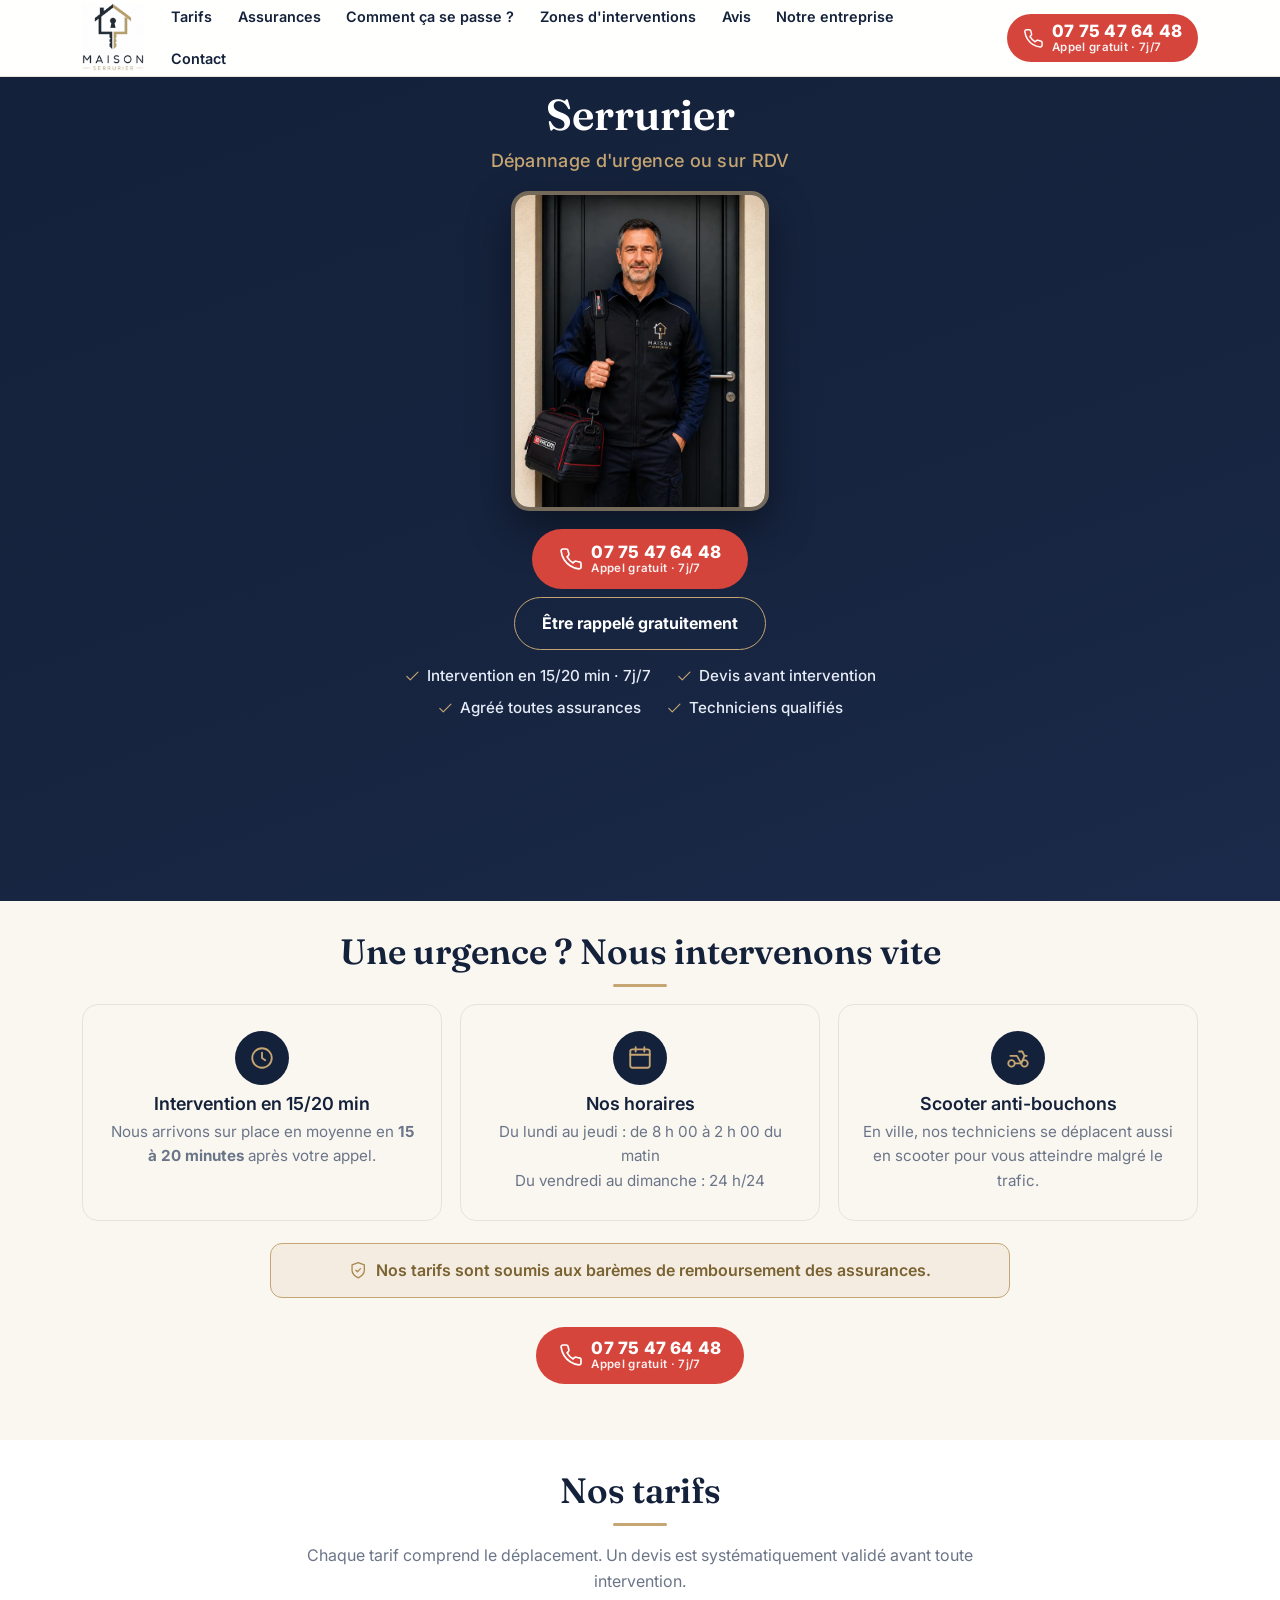
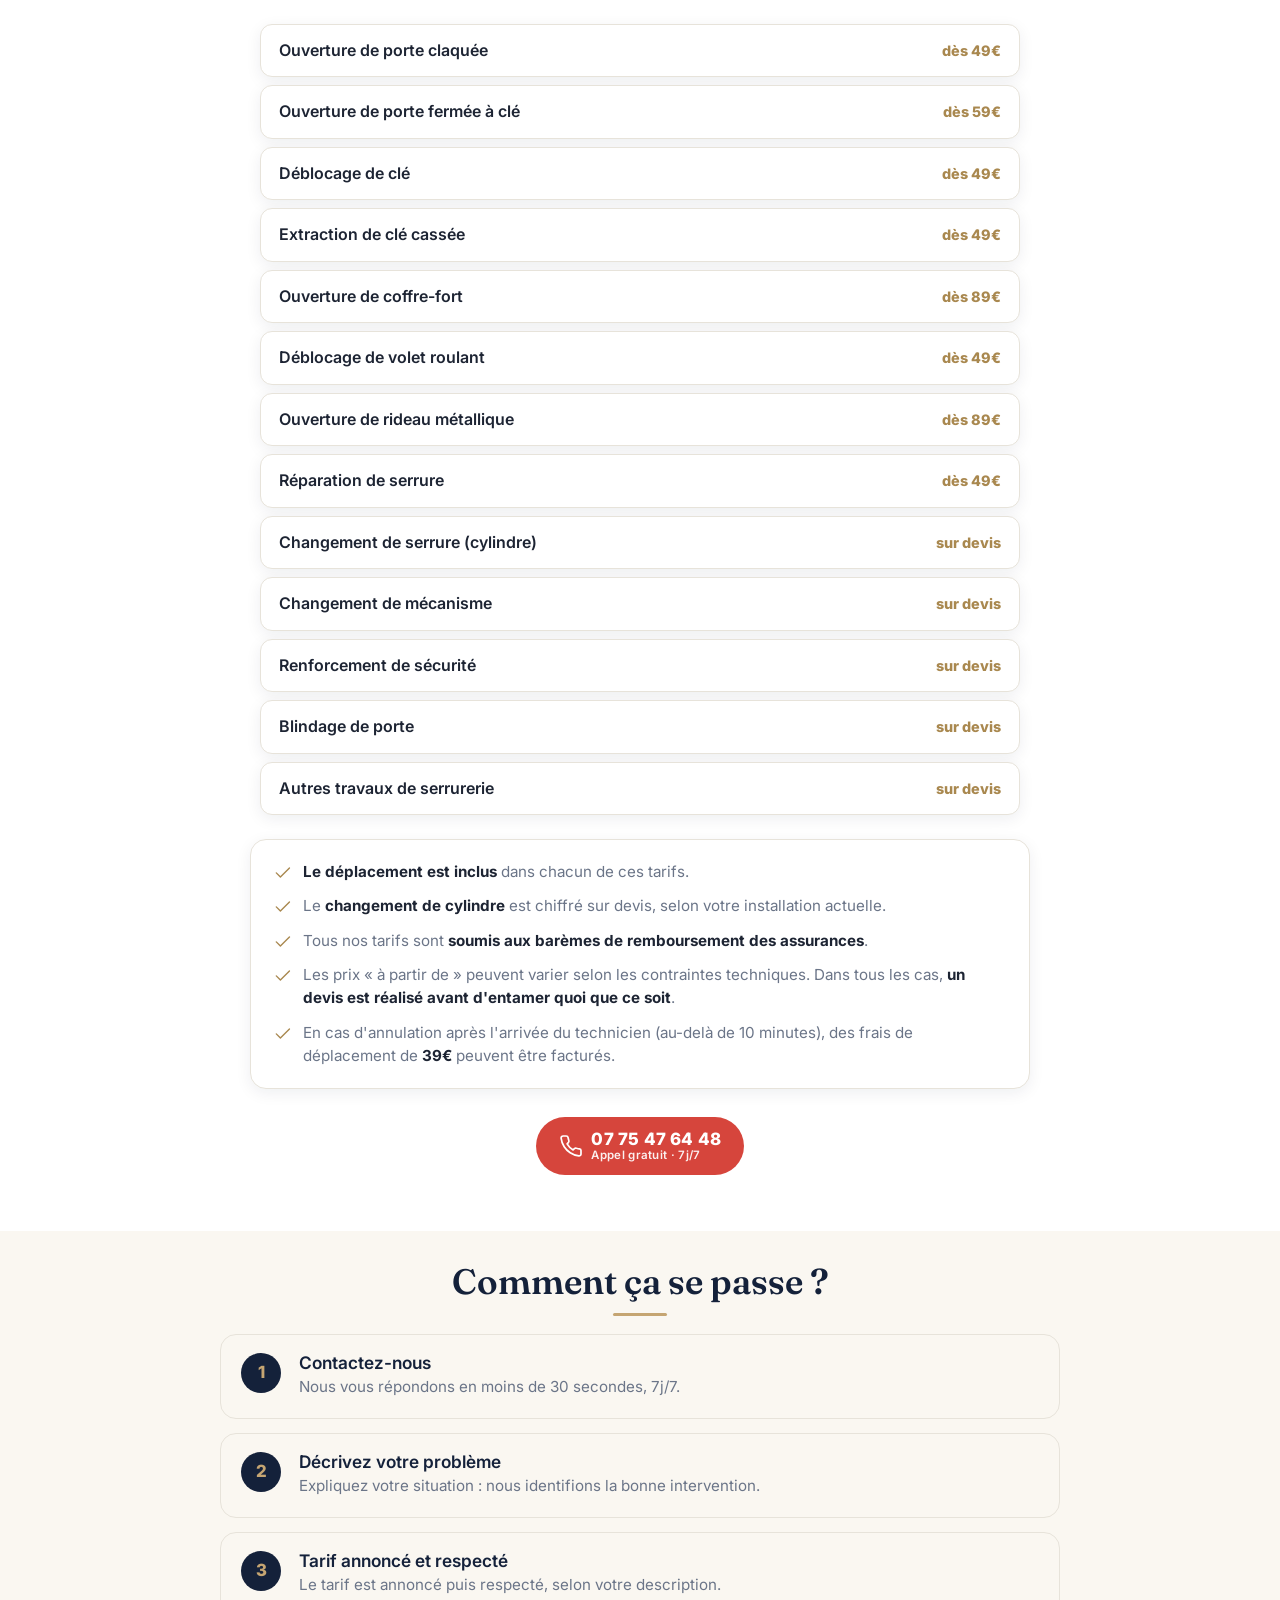
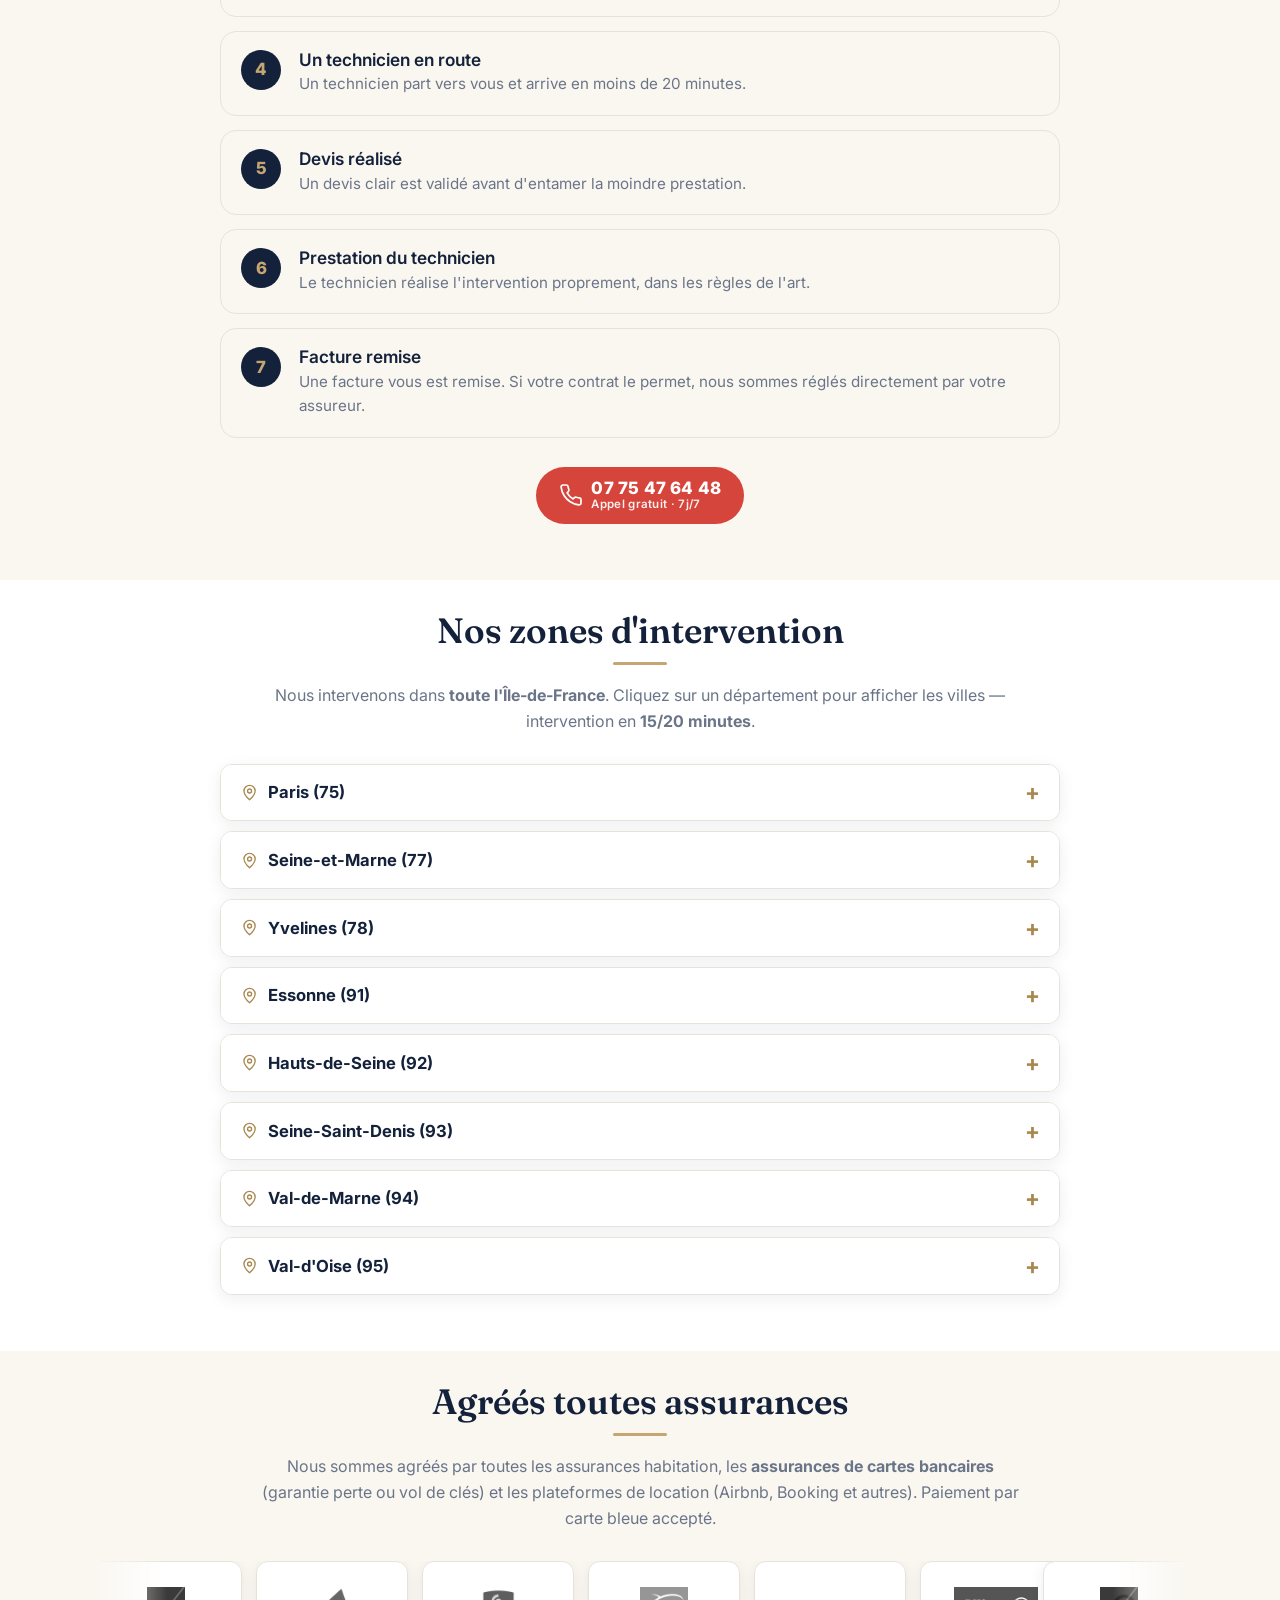
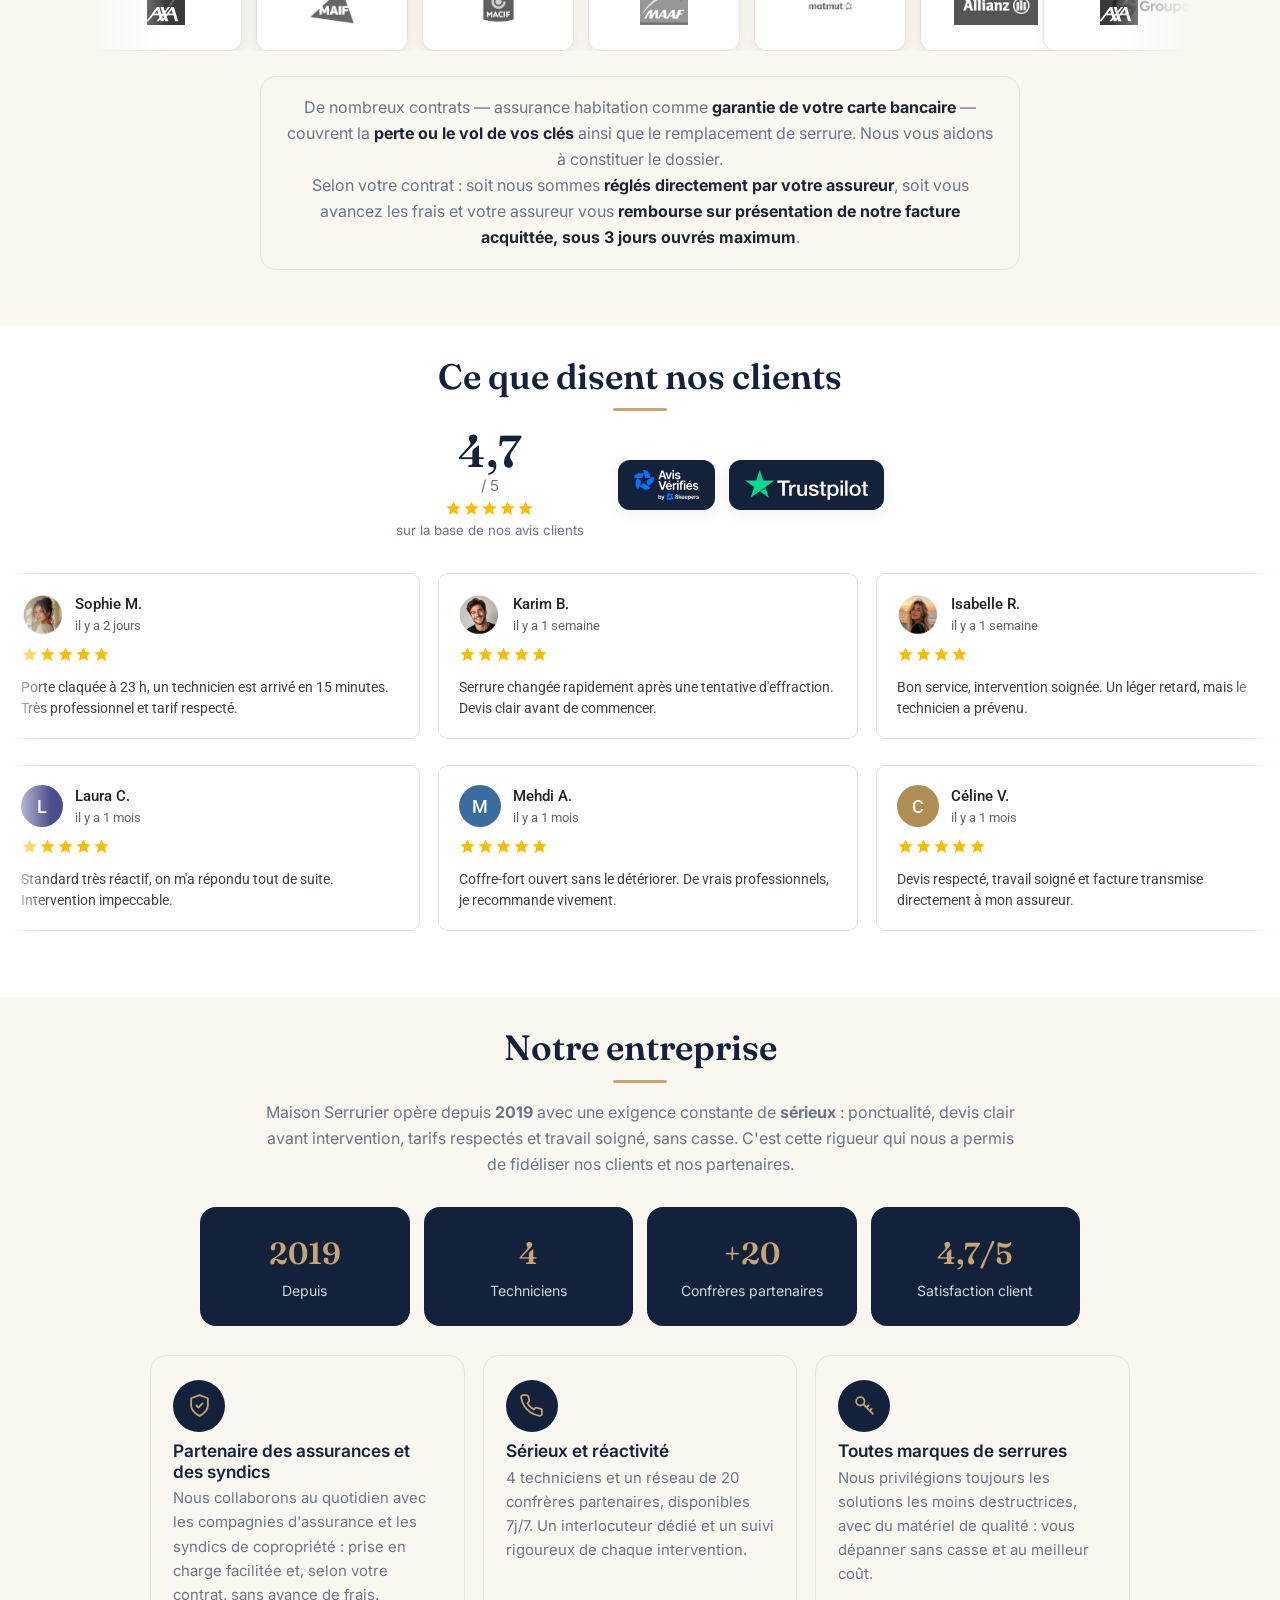
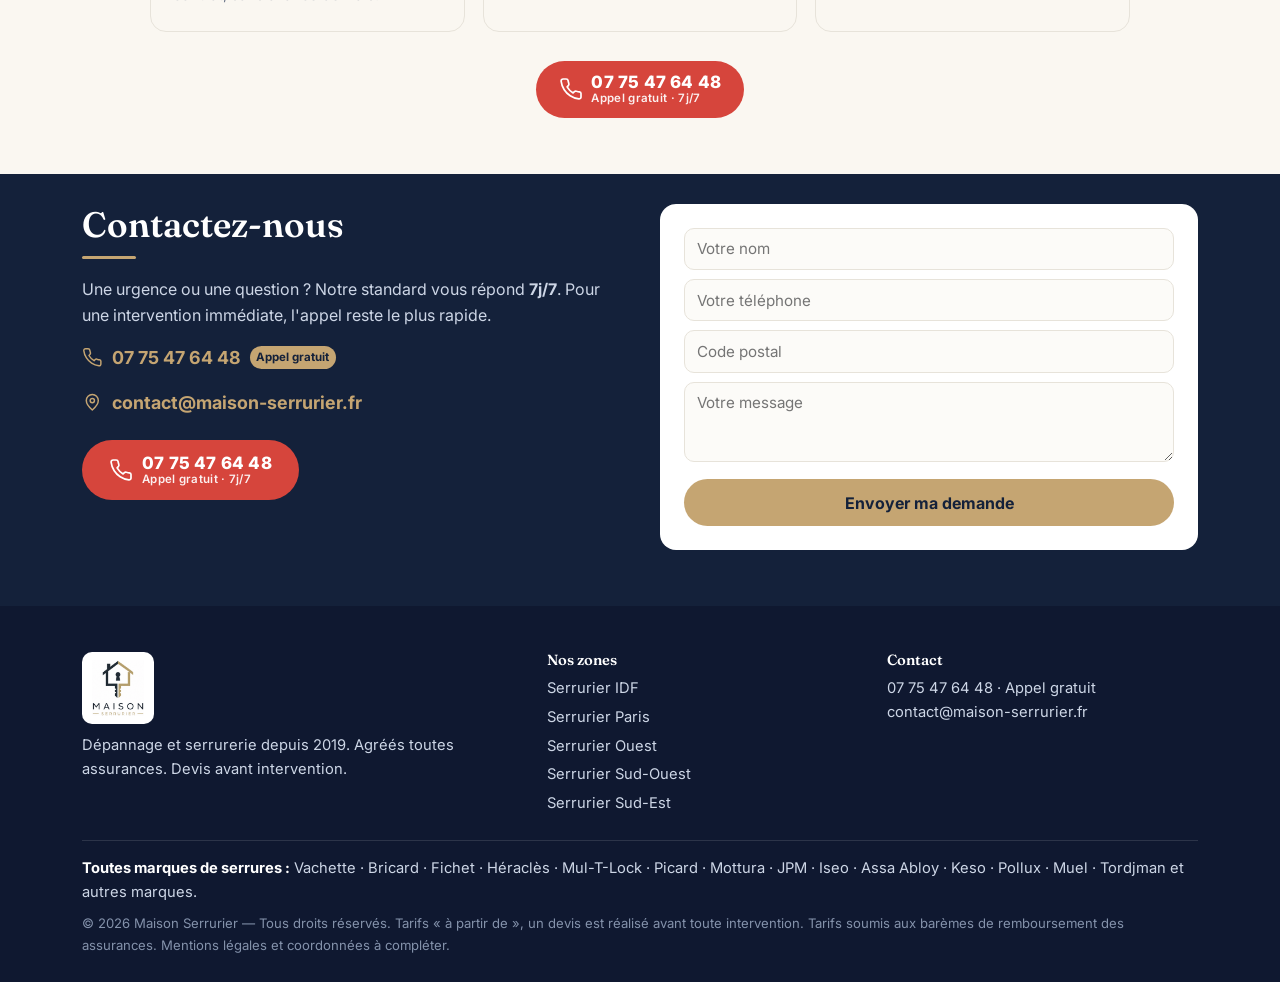
==== commit 85a758ac: "Update serrurier-idf.html" ====
--- a/serrurier-idf.html
+++ b/serrurier-idf.html
@@ -24,7 +24,7 @@
  <div class="container hd">
   <a href="index.html" class="brand"><img src="assets/img/logo-trim.webp" alt="Maison Serrurier" width="683" height="741" fetchpriority="high"></a>
   <nav class="mainnav" id="mainnav"><a href="#tarifs">Tarifs</a><a href="#assurances">Assurances</a><a href="#comment">Comment ça se passe ?</a><a href="#zones">Zones d'interventions</a><a href="#avis">Avis</a><a href="#entreprise">Notre entreprise</a><a href="#contact">Contact</a></nav>
-  <a href="tel:+33123456789" class="btn btn-call hd-call"><svg class="ic " viewBox="0 0 24 24" fill="none" stroke="currentColor" stroke-width="1.7" stroke-linecap="round" stroke-linejoin="round"><path d="M22 16.9v3a2 2 0 0 1-2.2 2 19.8 19.8 0 0 1-8.6-3.1 19.5 19.5 0 0 1-6-6A19.8 19.8 0 0 1 2.1 4.2 2 2 0 0 1 4.1 2h3a2 2 0 0 1 2 1.7c.1 1 .4 1.9.7 2.8a2 2 0 0 1-.5 2.1L8.1 9.9a16 16 0 0 0 6 6l1.3-1.3a2 2 0 0 1 2.1-.4c.9.3 1.8.6 2.8.7a2 2 0 0 1 1.8 2z"/></svg><span class="cl-txt"><span class="cl-num">01 23 45 67 89</span><span class="cl-free">Appel gratuit · 7j/7</span></span></a>
+  <a href="tel:+33775476448" class="btn btn-call hd-call"><svg class="ic " viewBox="0 0 24 24" fill="none" stroke="currentColor" stroke-width="1.7" stroke-linecap="round" stroke-linejoin="round"><path d="M22 16.9v3a2 2 0 0 1-2.2 2 19.8 19.8 0 0 1-8.6-3.1 19.5 19.5 0 0 1-6-6A19.8 19.8 0 0 1 2.1 4.2 2 2 0 0 1 4.1 2h3a2 2 0 0 1 2 1.7c.1 1 .4 1.9.7 2.8a2 2 0 0 1-.5 2.1L8.1 9.9a16 16 0 0 0 6 6l1.3-1.3a2 2 0 0 1 2.1-.4c.9.3 1.8.6 2.8.7a2 2 0 0 1 1.8 2z"/></svg><span class="cl-txt"><span class="cl-num">07 75 47 64 48</span><span class="cl-free">Appel gratuit · 7j/7</span></span></a>
   <button class="burger" id="burger" aria-label="Menu">☰</button>
  </div>
 </header>
@@ -33,7 +33,7 @@
   <h1>Serrurier<span class="h1-sub">Dépannage d'urgence ou sur RDV</span></h1>
   <div class="hero-media"><img src="assets/img/hero.webp" alt="Technicien serrurier Maison Serrurier" width="1122" height="1402" fetchpriority="high" decoding="async"></div>
   <div class="hero-cta">
-   <a href="tel:+33123456789" class="btn btn-call btn-lg"><svg class="ic " viewBox="0 0 24 24" fill="none" stroke="currentColor" stroke-width="1.7" stroke-linecap="round" stroke-linejoin="round"><path d="M22 16.9v3a2 2 0 0 1-2.2 2 19.8 19.8 0 0 1-8.6-3.1 19.5 19.5 0 0 1-6-6A19.8 19.8 0 0 1 2.1 4.2 2 2 0 0 1 4.1 2h3a2 2 0 0 1 2 1.7c.1 1 .4 1.9.7 2.8a2 2 0 0 1-.5 2.1L8.1 9.9a16 16 0 0 0 6 6l1.3-1.3a2 2 0 0 1 2.1-.4c.9.3 1.8.6 2.8.7a2 2 0 0 1 1.8 2z"/></svg><span class="cl-txt"><span class="cl-num">01 23 45 67 89</span><span class="cl-free">Appel gratuit · 7j/7</span></span></a>
+   <a href="tel:+33775476448" class="btn btn-call btn-lg"><svg class="ic " viewBox="0 0 24 24" fill="none" stroke="currentColor" stroke-width="1.7" stroke-linecap="round" stroke-linejoin="round"><path d="M22 16.9v3a2 2 0 0 1-2.2 2 19.8 19.8 0 0 1-8.6-3.1 19.5 19.5 0 0 1-6-6A19.8 19.8 0 0 1 2.1 4.2 2 2 0 0 1 4.1 2h3a2 2 0 0 1 2 1.7c.1 1 .4 1.9.7 2.8a2 2 0 0 1-.5 2.1L8.1 9.9a16 16 0 0 0 6 6l1.3-1.3a2 2 0 0 1 2.1-.4c.9.3 1.8.6 2.8.7a2 2 0 0 1 1.8 2z"/></svg><span class="cl-txt"><span class="cl-num">07 75 47 64 48</span><span class="cl-free">Appel gratuit · 7j/7</span></span></a>
    <button type="button" class="btn btn-gold btn-lg hero-rappel" onclick="openModal()">Être rappelé gratuitement</button>
   </div>
   <ul class="hero-trust">
@@ -52,7 +52,7 @@
    <li class="urg-card"><span class="urg-ic"><svg class="ic " viewBox="0 0 24 24" fill="none" stroke="currentColor" stroke-width="1.7" stroke-linecap="round" stroke-linejoin="round"><circle cx="6" cy="17" r="3"/><circle cx="18" cy="17" r="3"/><path d="M9 17h6l3-7h2M5 10h6l4 7M13 6h3l2 4"/></svg></span><h3>Scooter anti-bouchons</h3><p>En ville, nos techniciens se déplacent aussi en scooter pour vous atteindre malgré le trafic.</p></li>
   </ul>
   <p class="note"><svg class="ic " viewBox="0 0 24 24" fill="none" stroke="currentColor" stroke-width="1.7" stroke-linecap="round" stroke-linejoin="round"><path d="M12 22s8-4 8-10V5l-8-3-8 3v7c0 6 8 10 8 10z"/><path d="M9 12l2 2 4-4"/></svg> Nos tarifs sont soumis aux barèmes de remboursement des assurances.</p>
-  <div class="sec-cta"><a href="tel:+33123456789" class="btn btn-call "><svg class="ic " viewBox="0 0 24 24" fill="none" stroke="currentColor" stroke-width="1.7" stroke-linecap="round" stroke-linejoin="round"><path d="M22 16.9v3a2 2 0 0 1-2.2 2 19.8 19.8 0 0 1-8.6-3.1 19.5 19.5 0 0 1-6-6A19.8 19.8 0 0 1 2.1 4.2 2 2 0 0 1 4.1 2h3a2 2 0 0 1 2 1.7c.1 1 .4 1.9.7 2.8a2 2 0 0 1-.5 2.1L8.1 9.9a16 16 0 0 0 6 6l1.3-1.3a2 2 0 0 1 2.1-.4c.9.3 1.8.6 2.8.7a2 2 0 0 1 1.8 2z"/></svg><span class="cl-txt"><span class="cl-num">01 23 45 67 89</span><span class="cl-free">Appel gratuit · 7j/7</span></span></a></div>
+  <div class="sec-cta"><a href="tel:+33775476448" class="btn btn-call "><svg class="ic " viewBox="0 0 24 24" fill="none" stroke="currentColor" stroke-width="1.7" stroke-linecap="round" stroke-linejoin="round"><path d="M22 16.9v3a2 2 0 0 1-2.2 2 19.8 19.8 0 0 1-8.6-3.1 19.5 19.5 0 0 1-6-6A19.8 19.8 0 0 1 2.1 4.2 2 2 0 0 1 4.1 2h3a2 2 0 0 1 2 1.7c.1 1 .4 1.9.7 2.8a2 2 0 0 1-.5 2.1L8.1 9.9a16 16 0 0 0 6 6l1.3-1.3a2 2 0 0 1 2.1-.4c.9.3 1.8.6 2.8.7a2 2 0 0 1 1.8 2z"/></svg><span class="cl-txt"><span class="cl-num">07 75 47 64 48</span><span class="cl-free">Appel gratuit · 7j/7</span></span></a></div>
  </div>
 </section><section id="tarifs" class="tarifs sec alt">
  <div class="container">
@@ -66,13 +66,13 @@
    <p><svg class="ic " viewBox="0 0 24 24" fill="none" stroke="currentColor" stroke-width="1.7" stroke-linecap="round" stroke-linejoin="round"><path d="M20 6 9 17l-5-5"/></svg><span>Les prix « à partir de » peuvent varier selon les contraintes techniques. Dans tous les cas, <strong>un devis est réalisé avant d'entamer quoi que ce soit</strong>.</span></p>
    <p><svg class="ic " viewBox="0 0 24 24" fill="none" stroke="currentColor" stroke-width="1.7" stroke-linecap="round" stroke-linejoin="round"><path d="M20 6 9 17l-5-5"/></svg><span>En cas d'annulation après l'arrivée du technicien (au-delà de 10 minutes), des frais de déplacement de <strong>39€</strong> peuvent être facturés.</span></p>
   </div>
-  <div class="sec-cta"><a href="tel:+33123456789" class="btn btn-call "><svg class="ic " viewBox="0 0 24 24" fill="none" stroke="currentColor" stroke-width="1.7" stroke-linecap="round" stroke-linejoin="round"><path d="M22 16.9v3a2 2 0 0 1-2.2 2 19.8 19.8 0 0 1-8.6-3.1 19.5 19.5 0 0 1-6-6A19.8 19.8 0 0 1 2.1 4.2 2 2 0 0 1 4.1 2h3a2 2 0 0 1 2 1.7c.1 1 .4 1.9.7 2.8a2 2 0 0 1-.5 2.1L8.1 9.9a16 16 0 0 0 6 6l1.3-1.3a2 2 0 0 1 2.1-.4c.9.3 1.8.6 2.8.7a2 2 0 0 1 1.8 2z"/></svg><span class="cl-txt"><span class="cl-num">01 23 45 67 89</span><span class="cl-free">Appel gratuit · 7j/7</span></span></a></div>
+  <div class="sec-cta"><a href="tel:+33775476448" class="btn btn-call "><svg class="ic " viewBox="0 0 24 24" fill="none" stroke="currentColor" stroke-width="1.7" stroke-linecap="round" stroke-linejoin="round"><path d="M22 16.9v3a2 2 0 0 1-2.2 2 19.8 19.8 0 0 1-8.6-3.1 19.5 19.5 0 0 1-6-6A19.8 19.8 0 0 1 2.1 4.2 2 2 0 0 1 4.1 2h3a2 2 0 0 1 2 1.7c.1 1 .4 1.9.7 2.8a2 2 0 0 1-.5 2.1L8.1 9.9a16 16 0 0 0 6 6l1.3-1.3a2 2 0 0 1 2.1-.4c.9.3 1.8.6 2.8.7a2 2 0 0 1 1.8 2z"/></svg><span class="cl-txt"><span class="cl-num">07 75 47 64 48</span><span class="cl-free">Appel gratuit · 7j/7</span></span></a></div>
  </div>
 </section><section id="comment" class="comment sec">
  <div class="container">
   <h2 class="sec-title">Comment ça se passe ?</h2>
   <ol class="steps"><li class="step"><span class="step-n">1</span><div><h3>Contactez-nous</h3><p>Nous vous répondons en moins de 30 secondes, 7j/7.</p></div></li><li class="step"><span class="step-n">2</span><div><h3>Décrivez votre problème</h3><p>Expliquez votre situation : nous identifions la bonne intervention.</p></div></li><li class="step"><span class="step-n">3</span><div><h3>Tarif annoncé et respecté</h3><p>Le tarif est annoncé puis respecté, selon votre description.</p></div></li><li class="step"><span class="step-n">4</span><div><h3>Un technicien en route</h3><p>Un technicien part vers vous et arrive en moins de 20 minutes.</p></div></li><li class="step"><span class="step-n">5</span><div><h3>Devis réalisé</h3><p>Un devis clair est validé avant d'entamer la moindre prestation.</p></div></li><li class="step"><span class="step-n">6</span><div><h3>Prestation du technicien</h3><p>Le technicien réalise l'intervention proprement, dans les règles de l'art.</p></div></li><li class="step"><span class="step-n">7</span><div><h3>Facture remise</h3><p>Une facture vous est remise. Si votre contrat le permet, nous sommes réglés directement par votre assureur.</p></div></li></ol>
-  <div class="sec-cta"><a href="tel:+33123456789" class="btn btn-call "><svg class="ic " viewBox="0 0 24 24" fill="none" stroke="currentColor" stroke-width="1.7" stroke-linecap="round" stroke-linejoin="round"><path d="M22 16.9v3a2 2 0 0 1-2.2 2 19.8 19.8 0 0 1-8.6-3.1 19.5 19.5 0 0 1-6-6A19.8 19.8 0 0 1 2.1 4.2 2 2 0 0 1 4.1 2h3a2 2 0 0 1 2 1.7c.1 1 .4 1.9.7 2.8a2 2 0 0 1-.5 2.1L8.1 9.9a16 16 0 0 0 6 6l1.3-1.3a2 2 0 0 1 2.1-.4c.9.3 1.8.6 2.8.7a2 2 0 0 1 1.8 2z"/></svg><span class="cl-txt"><span class="cl-num">01 23 45 67 89</span><span class="cl-free">Appel gratuit · 7j/7</span></span></a></div>
+  <div class="sec-cta"><a href="tel:+33775476448" class="btn btn-call "><svg class="ic " viewBox="0 0 24 24" fill="none" stroke="currentColor" stroke-width="1.7" stroke-linecap="round" stroke-linejoin="round"><path d="M22 16.9v3a2 2 0 0 1-2.2 2 19.8 19.8 0 0 1-8.6-3.1 19.5 19.5 0 0 1-6-6A19.8 19.8 0 0 1 2.1 4.2 2 2 0 0 1 4.1 2h3a2 2 0 0 1 2 1.7c.1 1 .4 1.9.7 2.8a2 2 0 0 1-.5 2.1L8.1 9.9a16 16 0 0 0 6 6l1.3-1.3a2 2 0 0 1 2.1-.4c.9.3 1.8.6 2.8.7a2 2 0 0 1 1.8 2z"/></svg><span class="cl-txt"><span class="cl-num">07 75 47 64 48</span><span class="cl-free">Appel gratuit · 7j/7</span></span></a></div>
  </div>
 </section><section id="zones" class="zones sec alt"><div class="container"><h2 class="sec-title">Nos zones d'intervention</h2><p class="sec-sub">Nous intervenons dans <strong>toute l'Île-de-France</strong>. Cliquez sur un département pour afficher les villes — intervention en <strong>15/20 minutes</strong>.</p><div class="acc-list"><div class="acc"><button class="acc-head" type="button" onclick="toggleAcc(this)"><span><svg class="ic " viewBox="0 0 24 24" fill="none" stroke="currentColor" stroke-width="1.7" stroke-linecap="round" stroke-linejoin="round"><path d="M12 21s7-6 7-11a7 7 0 1 0-14 0c0 5 7 11 7 11z"/><circle cx="12" cy="10" r="2.5"/></svg>Paris (75)</span><span class="acc-ic">+</span></button><div class="acc-body"><div class="acc-cities"><a href="serrurier-paris.html">Serrurier Paris</a></div></div></div><div class="acc"><button class="acc-head" type="button" onclick="toggleAcc(this)"><span><svg class="ic " viewBox="0 0 24 24" fill="none" stroke="currentColor" stroke-width="1.7" stroke-linecap="round" stroke-linejoin="round"><path d="M12 21s7-6 7-11a7 7 0 1 0-14 0c0 5 7 11 7 11z"/><circle cx="12" cy="10" r="2.5"/></svg>Seine-et-Marne (77)</span><span class="acc-ic">+</span></button><div class="acc-body"><div class="acc-cities"><a href="#">Serrurier Meaux</a><a href="#">Serrurier Chelles</a><a href="#">Serrurier Melun</a><a href="#">Serrurier Pontault-Combault</a><a href="#">Serrurier Savigny-le-Temple</a><a href="#">Serrurier Champs-sur-Marne</a><a href="#">Serrurier Torcy</a><a href="#">Serrurier Villeparisis</a><a href="#">Serrurier Roissy-en-Brie</a><a href="#">Serrurier Combs-la-Ville</a></div></div></div><div class="acc"><button class="acc-head" type="button" onclick="toggleAcc(this)"><span><svg class="ic " viewBox="0 0 24 24" fill="none" stroke="currentColor" stroke-width="1.7" stroke-linecap="round" stroke-linejoin="round"><path d="M12 21s7-6 7-11a7 7 0 1 0-14 0c0 5 7 11 7 11z"/><circle cx="12" cy="10" r="2.5"/></svg>Yvelines (78)</span><span class="acc-ic">+</span></button><div class="acc-body"><div class="acc-cities"><a href="#">Serrurier Versailles</a><a href="#">Serrurier Sartrouville</a><a href="#">Serrurier Mantes-la-Jolie</a><a href="#">Serrurier Saint-Germain-en-Laye</a><a href="#">Serrurier Poissy</a><a href="#">Serrurier Conflans-Sainte-Honorine</a><a href="#">Serrurier Montigny-le-Bretonneux</a><a href="#">Serrurier Trappes</a><a href="#">Serrurier Les Mureaux</a><a href="#">Serrurier Houilles</a></div></div></div><div class="acc"><button class="acc-head" type="button" onclick="toggleAcc(this)"><span><svg class="ic " viewBox="0 0 24 24" fill="none" stroke="currentColor" stroke-width="1.7" stroke-linecap="round" stroke-linejoin="round"><path d="M12 21s7-6 7-11a7 7 0 1 0-14 0c0 5 7 11 7 11z"/><circle cx="12" cy="10" r="2.5"/></svg>Essonne (91)</span><span class="acc-ic">+</span></button><div class="acc-body"><div class="acc-cities"><a href="#">Serrurier Évry-Courcouronnes</a><a href="#">Serrurier Corbeil-Essonnes</a><a href="#">Serrurier Massy</a><a href="#">Serrurier Savigny-sur-Orge</a><a href="#">Serrurier Sainte-Geneviève-des-Bois</a><a href="#">Serrurier Viry-Châtillon</a><a href="#">Serrurier Athis-Mons</a><a href="#">Serrurier Palaiseau</a><a href="#">Serrurier Draveil</a><a href="#">Serrurier Yerres</a></div></div></div><div class="acc"><button class="acc-head" type="button" onclick="toggleAcc(this)"><span><svg class="ic " viewBox="0 0 24 24" fill="none" stroke="currentColor" stroke-width="1.7" stroke-linecap="round" stroke-linejoin="round"><path d="M12 21s7-6 7-11a7 7 0 1 0-14 0c0 5 7 11 7 11z"/><circle cx="12" cy="10" r="2.5"/></svg>Hauts-de-Seine (92)</span><span class="acc-ic">+</span></button><div class="acc-body"><div class="acc-cities"><a href="#">Serrurier Boulogne-Billancourt</a><a href="#">Serrurier Nanterre</a><a href="#">Serrurier Asnières-sur-Seine</a><a href="#">Serrurier Colombes</a><a href="#">Serrurier Courbevoie</a><a href="#">Serrurier Rueil-Malmaison</a><a href="#">Serrurier Levallois-Perret</a><a href="#">Serrurier Issy-les-Moulineaux</a><a href="#">Serrurier Antony</a><a href="#">Serrurier Neuilly-sur-Seine</a></div></div></div><div class="acc"><button class="acc-head" type="button" onclick="toggleAcc(this)"><span><svg class="ic " viewBox="0 0 24 24" fill="none" stroke="currentColor" stroke-width="1.7" stroke-linecap="round" stroke-linejoin="round"><path d="M12 21s7-6 7-11a7 7 0 1 0-14 0c0 5 7 11 7 11z"/><circle cx="12" cy="10" r="2.5"/></svg>Seine-Saint-Denis (93)</span><span class="acc-ic">+</span></button><div class="acc-body"><div class="acc-cities"><a href="#">Serrurier Saint-Denis</a><a href="#">Serrurier Montreuil</a><a href="#">Serrurier Aubervilliers</a><a href="#">Serrurier Aulnay-sous-Bois</a><a href="#">Serrurier Drancy</a><a href="#">Serrurier Noisy-le-Grand</a><a href="#">Serrurier Pantin</a><a href="#">Serrurier Le Blanc-Mesnil</a><a href="#">Serrurier Bondy</a><a href="#">Serrurier Bobigny</a></div></div></div><div class="acc"><button class="acc-head" type="button" onclick="toggleAcc(this)"><span><svg class="ic " viewBox="0 0 24 24" fill="none" stroke="currentColor" stroke-width="1.7" stroke-linecap="round" stroke-linejoin="round"><path d="M12 21s7-6 7-11a7 7 0 1 0-14 0c0 5 7 11 7 11z"/><circle cx="12" cy="10" r="2.5"/></svg>Val-de-Marne (94)</span><span class="acc-ic">+</span></button><div class="acc-body"><div class="acc-cities"><a href="#">Serrurier Créteil</a><a href="#">Serrurier Vitry-sur-Seine</a><a href="#">Serrurier Champigny-sur-Marne</a><a href="#">Serrurier Saint-Maur-des-Fossés</a><a href="#">Serrurier Ivry-sur-Seine</a><a href="#">Serrurier Maisons-Alfort</a><a href="#">Serrurier Villejuif</a><a href="#">Serrurier Vincennes</a><a href="#">Serrurier Fontenay-sous-Bois</a><a href="#">Serrurier Choisy-le-Roi</a></div></div></div><div class="acc"><button class="acc-head" type="button" onclick="toggleAcc(this)"><span><svg class="ic " viewBox="0 0 24 24" fill="none" stroke="currentColor" stroke-width="1.7" stroke-linecap="round" stroke-linejoin="round"><path d="M12 21s7-6 7-11a7 7 0 1 0-14 0c0 5 7 11 7 11z"/><circle cx="12" cy="10" r="2.5"/></svg>Val-d'Oise (95)</span><span class="acc-ic">+</span></button><div class="acc-body"><div class="acc-cities"><a href="#">Serrurier Argenteuil</a><a href="#">Serrurier Cergy</a><a href="#">Serrurier Sarcelles</a><a href="#">Serrurier Franconville</a><a href="#">Serrurier Garges-lès-Gonesse</a><a href="#">Serrurier Goussainville</a><a href="#">Serrurier Pontoise</a><a href="#">Serrurier Ermont</a><a href="#">Serrurier Bezons</a><a href="#">Serrurier Taverny</a></div></div></div></div></div></section><section id="assurances" class="assurances sec">
  <div class="container">
@@ -109,16 +109,16 @@
    <li><span class="ef-ic"><svg class="ic " viewBox="0 0 24 24" fill="none" stroke="currentColor" stroke-width="1.7" stroke-linecap="round" stroke-linejoin="round"><path d="M22 16.9v3a2 2 0 0 1-2.2 2 19.8 19.8 0 0 1-8.6-3.1 19.5 19.5 0 0 1-6-6A19.8 19.8 0 0 1 2.1 4.2 2 2 0 0 1 4.1 2h3a2 2 0 0 1 2 1.7c.1 1 .4 1.9.7 2.8a2 2 0 0 1-.5 2.1L8.1 9.9a16 16 0 0 0 6 6l1.3-1.3a2 2 0 0 1 2.1-.4c.9.3 1.8.6 2.8.7a2 2 0 0 1 1.8 2z"/></svg></span><div><h3>Sérieux et réactivité</h3><p>4 techniciens et un réseau de 20 confrères partenaires, disponibles 7j/7. Un interlocuteur dédié et un suivi rigoureux de chaque intervention.</p></div></li>
    <li><span class="ef-ic"><svg class="ic " viewBox="0 0 24 24" fill="none" stroke="currentColor" stroke-width="1.7" stroke-linecap="round" stroke-linejoin="round"><circle cx="8" cy="8" r="4"/><path d="M11 11l9 9M17 17l2-2M14 14l2-2"/></svg></span><div><h3>Toutes marques de serrures</h3><p>Nous privilégions toujours les solutions les moins destructrices, avec du matériel de qualité : vous dépanner sans casse et au meilleur coût.</p></div></li>
   </ul>
-  <div class="sec-cta"><a href="tel:+33123456789" class="btn btn-call "><svg class="ic " viewBox="0 0 24 24" fill="none" stroke="currentColor" stroke-width="1.7" stroke-linecap="round" stroke-linejoin="round"><path d="M22 16.9v3a2 2 0 0 1-2.2 2 19.8 19.8 0 0 1-8.6-3.1 19.5 19.5 0 0 1-6-6A19.8 19.8 0 0 1 2.1 4.2 2 2 0 0 1 4.1 2h3a2 2 0 0 1 2 1.7c.1 1 .4 1.9.7 2.8a2 2 0 0 1-.5 2.1L8.1 9.9a16 16 0 0 0 6 6l1.3-1.3a2 2 0 0 1 2.1-.4c.9.3 1.8.6 2.8.7a2 2 0 0 1 1.8 2z"/></svg><span class="cl-txt"><span class="cl-num">01 23 45 67 89</span><span class="cl-free">Appel gratuit · 7j/7</span></span></a></div>
+  <div class="sec-cta"><a href="tel:+33775476448" class="btn btn-call "><svg class="ic " viewBox="0 0 24 24" fill="none" stroke="currentColor" stroke-width="1.7" stroke-linecap="round" stroke-linejoin="round"><path d="M22 16.9v3a2 2 0 0 1-2.2 2 19.8 19.8 0 0 1-8.6-3.1 19.5 19.5 0 0 1-6-6A19.8 19.8 0 0 1 2.1 4.2 2 2 0 0 1 4.1 2h3a2 2 0 0 1 2 1.7c.1 1 .4 1.9.7 2.8a2 2 0 0 1-.5 2.1L8.1 9.9a16 16 0 0 0 6 6l1.3-1.3a2 2 0 0 1 2.1-.4c.9.3 1.8.6 2.8.7a2 2 0 0 1 1.8 2z"/></svg><span class="cl-txt"><span class="cl-num">07 75 47 64 48</span><span class="cl-free">Appel gratuit · 7j/7</span></span></a></div>
  </div>
 </section><section id="contact" class="contact sec">
  <div class="container ct-grid">
   <div class="ct-text">
    <h2 class="sec-title left">Contactez-nous</h2>
    <p>Une urgence ou une question ? Notre standard vous répond <strong>7j/7</strong>. Pour une intervention immédiate, l'appel reste le plus rapide.</p>
-   <p class="ct-line"><svg class="ic " viewBox="0 0 24 24" fill="none" stroke="currentColor" stroke-width="1.7" stroke-linecap="round" stroke-linejoin="round"><path d="M22 16.9v3a2 2 0 0 1-2.2 2 19.8 19.8 0 0 1-8.6-3.1 19.5 19.5 0 0 1-6-6A19.8 19.8 0 0 1 2.1 4.2 2 2 0 0 1 4.1 2h3a2 2 0 0 1 2 1.7c.1 1 .4 1.9.7 2.8a2 2 0 0 1-.5 2.1L8.1 9.9a16 16 0 0 0 6 6l1.3-1.3a2 2 0 0 1 2.1-.4c.9.3 1.8.6 2.8.7a2 2 0 0 1 1.8 2z"/></svg> <a href="tel:+33123456789">01 23 45 67 89</a> <span class="ct-free">Appel gratuit</span></p>
+   <p class="ct-line"><svg class="ic " viewBox="0 0 24 24" fill="none" stroke="currentColor" stroke-width="1.7" stroke-linecap="round" stroke-linejoin="round"><path d="M22 16.9v3a2 2 0 0 1-2.2 2 19.8 19.8 0 0 1-8.6-3.1 19.5 19.5 0 0 1-6-6A19.8 19.8 0 0 1 2.1 4.2 2 2 0 0 1 4.1 2h3a2 2 0 0 1 2 1.7c.1 1 .4 1.9.7 2.8a2 2 0 0 1-.5 2.1L8.1 9.9a16 16 0 0 0 6 6l1.3-1.3a2 2 0 0 1 2.1-.4c.9.3 1.8.6 2.8.7a2 2 0 0 1 1.8 2z"/></svg> <a href="tel:+33775476448">07 75 47 64 48</a> <span class="ct-free">Appel gratuit</span></p>
    <p class="ct-line"><svg class="ic " viewBox="0 0 24 24" fill="none" stroke="currentColor" stroke-width="1.7" stroke-linecap="round" stroke-linejoin="round"><path d="M12 21s7-6 7-11a7 7 0 1 0-14 0c0 5 7 11 7 11z"/><circle cx="12" cy="10" r="2.5"/></svg> <a href="mailto:contact@maison-serrurier.fr">contact@maison-serrurier.fr</a></p>
-   <a href="tel:+33123456789" class="btn btn-call btn-lg"><svg class="ic " viewBox="0 0 24 24" fill="none" stroke="currentColor" stroke-width="1.7" stroke-linecap="round" stroke-linejoin="round"><path d="M22 16.9v3a2 2 0 0 1-2.2 2 19.8 19.8 0 0 1-8.6-3.1 19.5 19.5 0 0 1-6-6A19.8 19.8 0 0 1 2.1 4.2 2 2 0 0 1 4.1 2h3a2 2 0 0 1 2 1.7c.1 1 .4 1.9.7 2.8a2 2 0 0 1-.5 2.1L8.1 9.9a16 16 0 0 0 6 6l1.3-1.3a2 2 0 0 1 2.1-.4c.9.3 1.8.6 2.8.7a2 2 0 0 1 1.8 2z"/></svg><span class="cl-txt"><span class="cl-num">01 23 45 67 89</span><span class="cl-free">Appel gratuit · 7j/7</span></span></a>
+   <a href="tel:+33775476448" class="btn btn-call btn-lg"><svg class="ic " viewBox="0 0 24 24" fill="none" stroke="currentColor" stroke-width="1.7" stroke-linecap="round" stroke-linejoin="round"><path d="M22 16.9v3a2 2 0 0 1-2.2 2 19.8 19.8 0 0 1-8.6-3.1 19.5 19.5 0 0 1-6-6A19.8 19.8 0 0 1 2.1 4.2 2 2 0 0 1 4.1 2h3a2 2 0 0 1 2 1.7c.1 1 .4 1.9.7 2.8a2 2 0 0 1-.5 2.1L8.1 9.9a16 16 0 0 0 6 6l1.3-1.3a2 2 0 0 1 2.1-.4c.9.3 1.8.6 2.8.7a2 2 0 0 1 1.8 2z"/></svg><span class="cl-txt"><span class="cl-num">07 75 47 64 48</span><span class="cl-free">Appel gratuit · 7j/7</span></span></a>
   </div>
   <form class="ct-form" onsubmit="return submitLead(event)">
    <input type="text" name="nom" placeholder="Votre nom" required>
@@ -134,7 +134,7 @@
   <div class="ft-grid">
    <div class="ft-brand"><img src="assets/img/logo-trim.webp" alt="Maison Serrurier" width="683" height="741" loading="lazy" decoding="async"><p>Dépannage et serrurerie depuis 2019. Agréés toutes assurances. Devis avant intervention.</p></div>
    <div><h4>Nos zones</h4><nav class="ft-nav"><a href="serrurier-idf.html">Serrurier IDF</a><a href="serrurier-paris.html">Serrurier Paris</a><a href="serrurier-ouest.html">Serrurier Ouest</a><a href="serrurier-sud-ouest.html">Serrurier Sud-Ouest</a><a href="serrurier-sud-est.html">Serrurier Sud-Est</a></nav></div>
-   <div><h4>Contact</h4><p><a href="tel:+33123456789">01 23 45 67 89</a> · Appel gratuit<br><a href="mailto:contact@maison-serrurier.fr">contact@maison-serrurier.fr</a></p></div>
+   <div><h4>Contact</h4><p><a href="tel:+33775476448">07 75 47 64 48</a> · Appel gratuit<br><a href="mailto:contact@maison-serrurier.fr">contact@maison-serrurier.fr</a></p></div>
   </div>
   <p class="ft-marques"><strong>Toutes marques de serrures :</strong> Vachette · Bricard · Fichet · Héraclès · Mul-T-Lock · Picard · Mottura · JPM · Iseo · Assa Abloy · Keso · Pollux · Muel · Tordjman et autres marques.</p>
   <p class="ft-legal">© 2026 Maison Serrurier — Tous droits réservés. Tarifs « à partir de », un devis est réalisé avant toute intervention. Tarifs soumis aux barèmes de remboursement des assurances. Mentions légales et coordonnées à compléter.</p>
@@ -151,10 +151,10 @@
    <label class="field cp-field"><span class="lbl">Code postal</span><input type="text" name="cp" id="cp" placeholder="Ex. 75011" inputmode="numeric" maxlength="5" oninput="cpLookup(this.value)" required><div class="cp-city" id="cpCity"></div></label>
    <label class="field"><span class="lbl">Votre besoin</span><textarea name="besoin" rows="3" placeholder="Ex. porte claquée, 3e étage" required></textarea></label>
    <button type="submit" class="btn btn-gold btn-block">Demander mon rappel</button>
-   <a href="tel:+33123456789" class="btn btn-call btn-block modal-call"><svg class="ic " viewBox="0 0 24 24" fill="none" stroke="currentColor" stroke-width="1.7" stroke-linecap="round" stroke-linejoin="round"><path d="M22 16.9v3a2 2 0 0 1-2.2 2 19.8 19.8 0 0 1-8.6-3.1 19.5 19.5 0 0 1-6-6A19.8 19.8 0 0 1 2.1 4.2 2 2 0 0 1 4.1 2h3a2 2 0 0 1 2 1.7c.1 1 .4 1.9.7 2.8a2 2 0 0 1-.5 2.1L8.1 9.9a16 16 0 0 0 6 6l1.3-1.3a2 2 0 0 1 2.1-.4c.9.3 1.8.6 2.8.7a2 2 0 0 1 1.8 2z"/></svg><span class="cl-txt"><span class="cl-num">01 23 45 67 89</span><span class="cl-free">Appel gratuit · 7j/7</span></span></a>
+   <a href="tel:+33775476448" class="btn btn-call btn-block modal-call"><svg class="ic " viewBox="0 0 24 24" fill="none" stroke="currentColor" stroke-width="1.7" stroke-linecap="round" stroke-linejoin="round"><path d="M22 16.9v3a2 2 0 0 1-2.2 2 19.8 19.8 0 0 1-8.6-3.1 19.5 19.5 0 0 1-6-6A19.8 19.8 0 0 1 2.1 4.2 2 2 0 0 1 4.1 2h3a2 2 0 0 1 2 1.7c.1 1 .4 1.9.7 2.8a2 2 0 0 1-.5 2.1L8.1 9.9a16 16 0 0 0 6 6l1.3-1.3a2 2 0 0 1 2.1-.4c.9.3 1.8.6 2.8.7a2 2 0 0 1 1.8 2z"/></svg><span class="cl-txt"><span class="cl-num">07 75 47 64 48</span><span class="cl-free">Appel gratuit · 7j/7</span></span></a>
   </form>
  </div>
 </div>
-<a href="tel:+33123456789" class="sticky-call"><svg class="ic " viewBox="0 0 24 24" fill="none" stroke="currentColor" stroke-width="1.7" stroke-linecap="round" stroke-linejoin="round"><path d="M22 16.9v3a2 2 0 0 1-2.2 2 19.8 19.8 0 0 1-8.6-3.1 19.5 19.5 0 0 1-6-6A19.8 19.8 0 0 1 2.1 4.2 2 2 0 0 1 4.1 2h3a2 2 0 0 1 2 1.7c.1 1 .4 1.9.7 2.8a2 2 0 0 1-.5 2.1L8.1 9.9a16 16 0 0 0 6 6l1.3-1.3a2 2 0 0 1 2.1-.4c.9.3 1.8.6 2.8.7a2 2 0 0 1 1.8 2z"/></svg><span>01 23 45 67 89<small>Appel gratuit</small></span></a>
+<a href="tel:+33775476448" class="sticky-call"><svg class="ic " viewBox="0 0 24 24" fill="none" stroke="currentColor" stroke-width="1.7" stroke-linecap="round" stroke-linejoin="round"><path d="M22 16.9v3a2 2 0 0 1-2.2 2 19.8 19.8 0 0 1-8.6-3.1 19.5 19.5 0 0 1-6-6A19.8 19.8 0 0 1 2.1 4.2 2 2 0 0 1 4.1 2h3a2 2 0 0 1 2 1.7c.1 1 .4 1.9.7 2.8a2 2 0 0 1-.5 2.1L8.1 9.9a16 16 0 0 0 6 6l1.3-1.3a2 2 0 0 1 2.1-.4c.9.3 1.8.6 2.8.7a2 2 0 0 1 1.8 2z"/></svg><span>07 75 47 64 48<small>Appel gratuit</small></span></a>
 <script src="assets/js/main.js" defer></script>
-</body></html>+</body></html>
